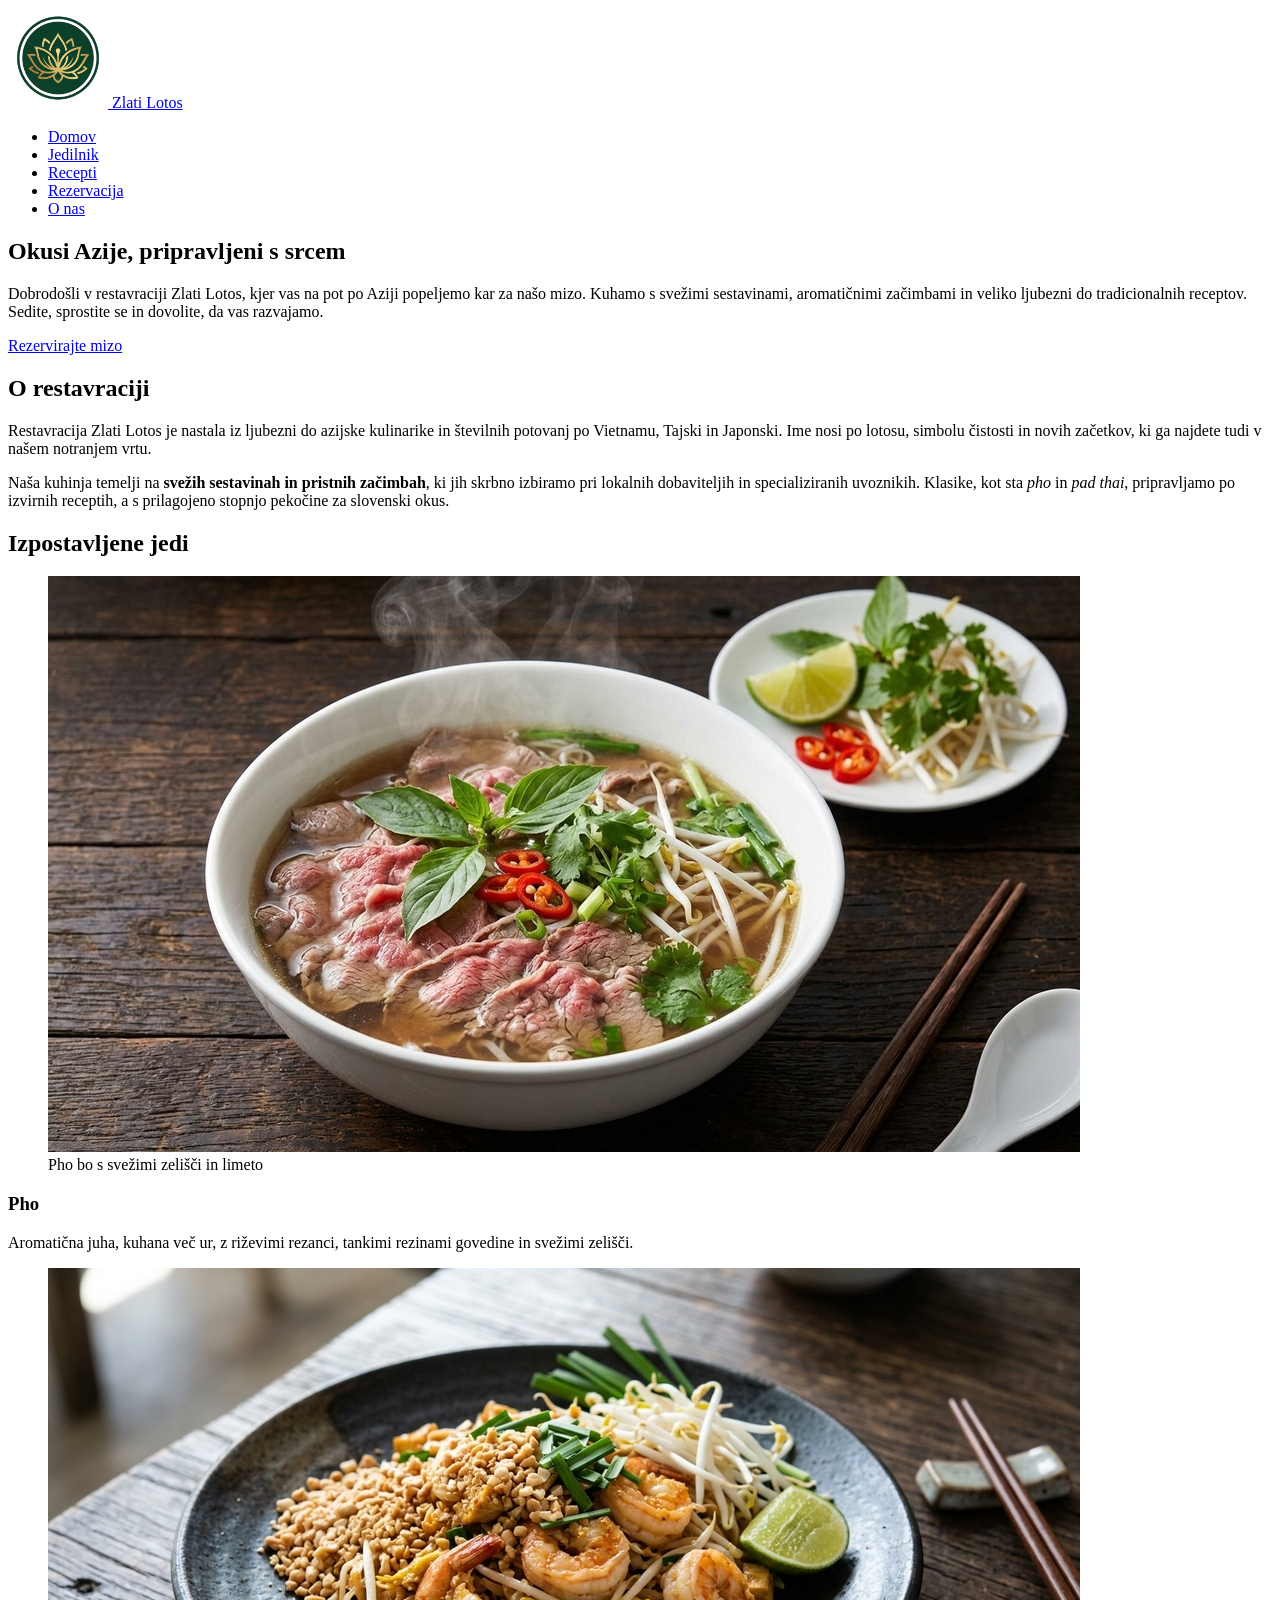
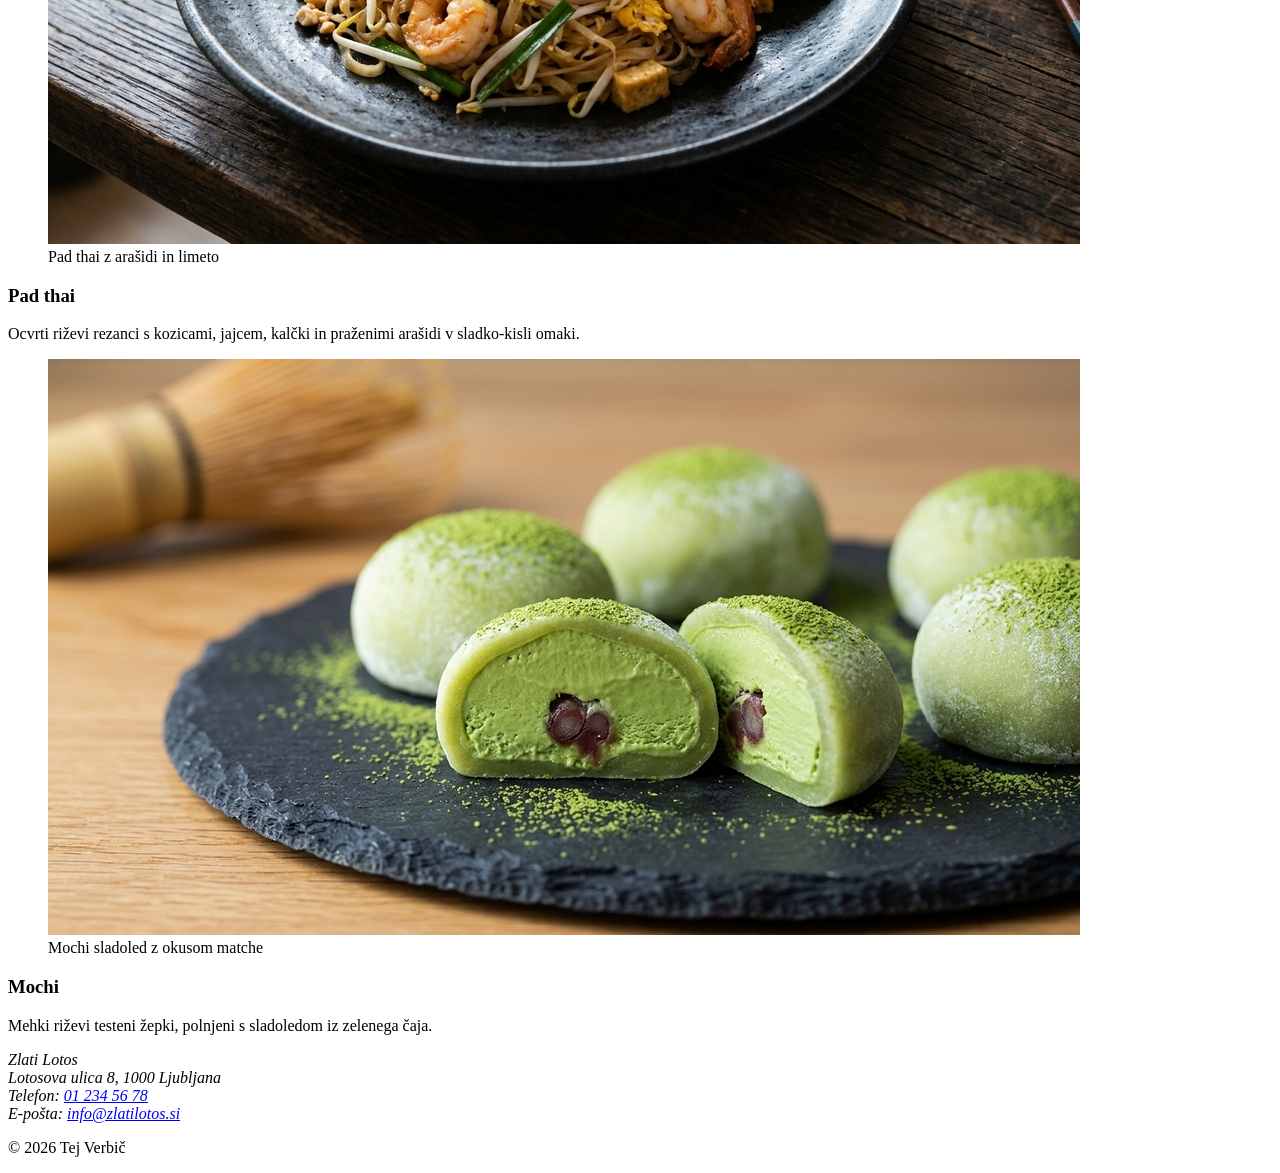
==== index.html @ 2b3c9727 "Končan index" ====
<!DOCTYPE html>
<html lang="sl">
    <head>
        <meta charset="UTF-8">
        <meta name="viewport" content="width=device-width, initial-scale=1.0">
        <title>Domov | Zlati Lotos</title>
    </head>

    <body>
        <header>
            <a href="index.html" class="logo">
                <img src="slike/logo.png" alt="Logotip restavracije Zlati Lotos" width="100" height="100">
                <span>Zlati Lotos</span>
            </a>

            <nav>
                <ul>
                    <li><a href="index.html">Domov</a></li>
                    <li><a href="jedilnik.html">Jedilnik</a></li>
                    <li><a href="recepti.html">Recepti</a></li>
                    <li><a href="rezervacija.html">Rezervacija</a></li>
                    <li><a href="o-nas.html">O nas</a></li>
                </ul>
            </nav>
        </header>

        <main>
            <section>
                <h1>Okusi Azije, pripravljeni s srcem</h1>
                <p>Dobrodošli v restavraciji Zlati Lotos, kjer vas na pot po Aziji popeljemo kar za našo mizo. Kuhamo s svežimi sestavinami, aromatičnimi začimbami in veliko ljubezni do tradicionalnih receptov. Sedite, sprostite se in dovolite, da vas razvajamo.</p>
                <a href="rezervacija.html" class="button">Rezervirajte mizo</a>
            </section>

            <section>
                <h2>O restavraciji</h2>
                <p>Restavracija Zlati Lotos je nastala iz ljubezni do azijske kulinarike in številnih potovanj po Vietnamu, Tajski in Japonski. Ime nosi po lotosu, simbolu čistosti in novih začetkov, ki ga najdete tudi v našem notranjem vrtu.</p>
                <p>Naša kuhinja temelji na <strong>svežih sestavinah in pristnih začimbah</strong>, ki jih skrbno izbiramo pri lokalnih dobaviteljih in specializiranih uvoznikih. Klasike, kot sta <em>pho</em> in <em>pad thai</em>, pripravljamo po izvirnih receptih, a s prilagojeno stopnjo pekočine za slovenski okus.</p>
            </section>

            <section>
                <h2>Izpostavljene jedi</h2>

                <article>
                    <figure>
                        <img src="slike/pho.jpg" alt="Skleda vietnamske goveje juhe pho z zelišči in limeto" >
                        <figcaption>Pho bo s svežimi zelišči in limeto</figcaption>
                    </figure>
                    <h3>Pho</h3>
                    <p>Aromatična juha, kuhana več ur, z riževimi rezanci, tankimi rezinami govedine in svežimi zelišči.</p>
                </article>

                <article>
                    <figure>
                        <img src="slike/padthai.jpg" alt="Pad thai s kozicami, arašidi in limeto na temnem krožniku" >
                        <figcaption>Pad thai z arašidi in limeto</figcaption>
                    </figure>
                    <h3>Pad thai</h3>
                    <p>Ocvrti riževi rezanci s kozicami, jajcem, kalčki in praženimi arašidi v sladko-kisli omaki.</p>
                </article>

                <article>
                    <figure>
                        <img src="slike/mochi.jpg" alt="Mochi sladoled z okusom matche, eden prerezan na pol" >
                        <figcaption>Mochi sladoled z okusom matche</figcaption>
                    </figure>
                    <h3>Mochi</h3>
                    <p>Mehki riževi testeni žepki, polnjeni s sladoledom iz zelenega čaja.</p>
                </article>
            </section>
        </main>

        <footer>
            <address>
                Zlati Lotos<br>
                Lotosova ulica 8, 1000 Ljubljana<br>
                Telefon: <a href="tel:+38612345678">01 234 56 78</a><br>
                E-pošta: <a href="mailto:info@zlatilotos.si">info@zlatilotos.si</a>
            </address>
            <p>&copy; 2026 Tej Verbič</p>
        </footer>
    </body>
</html>
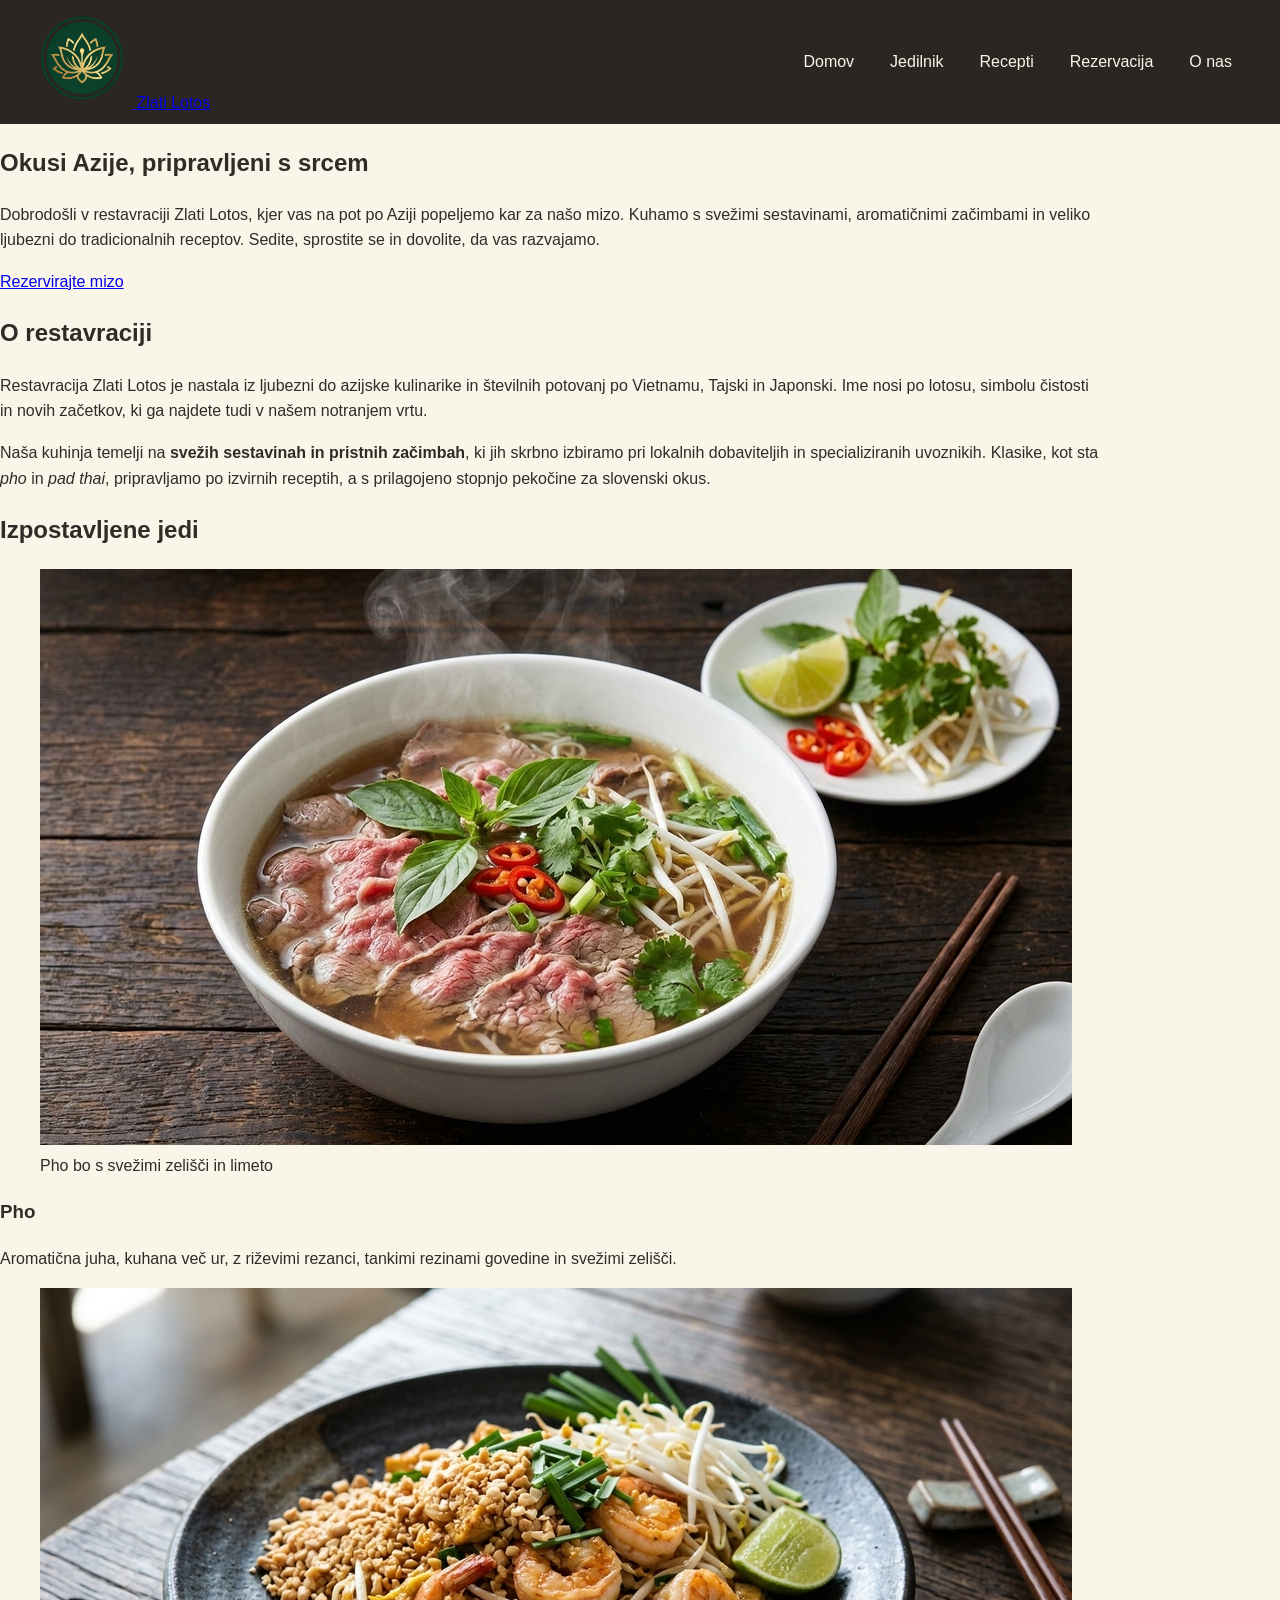
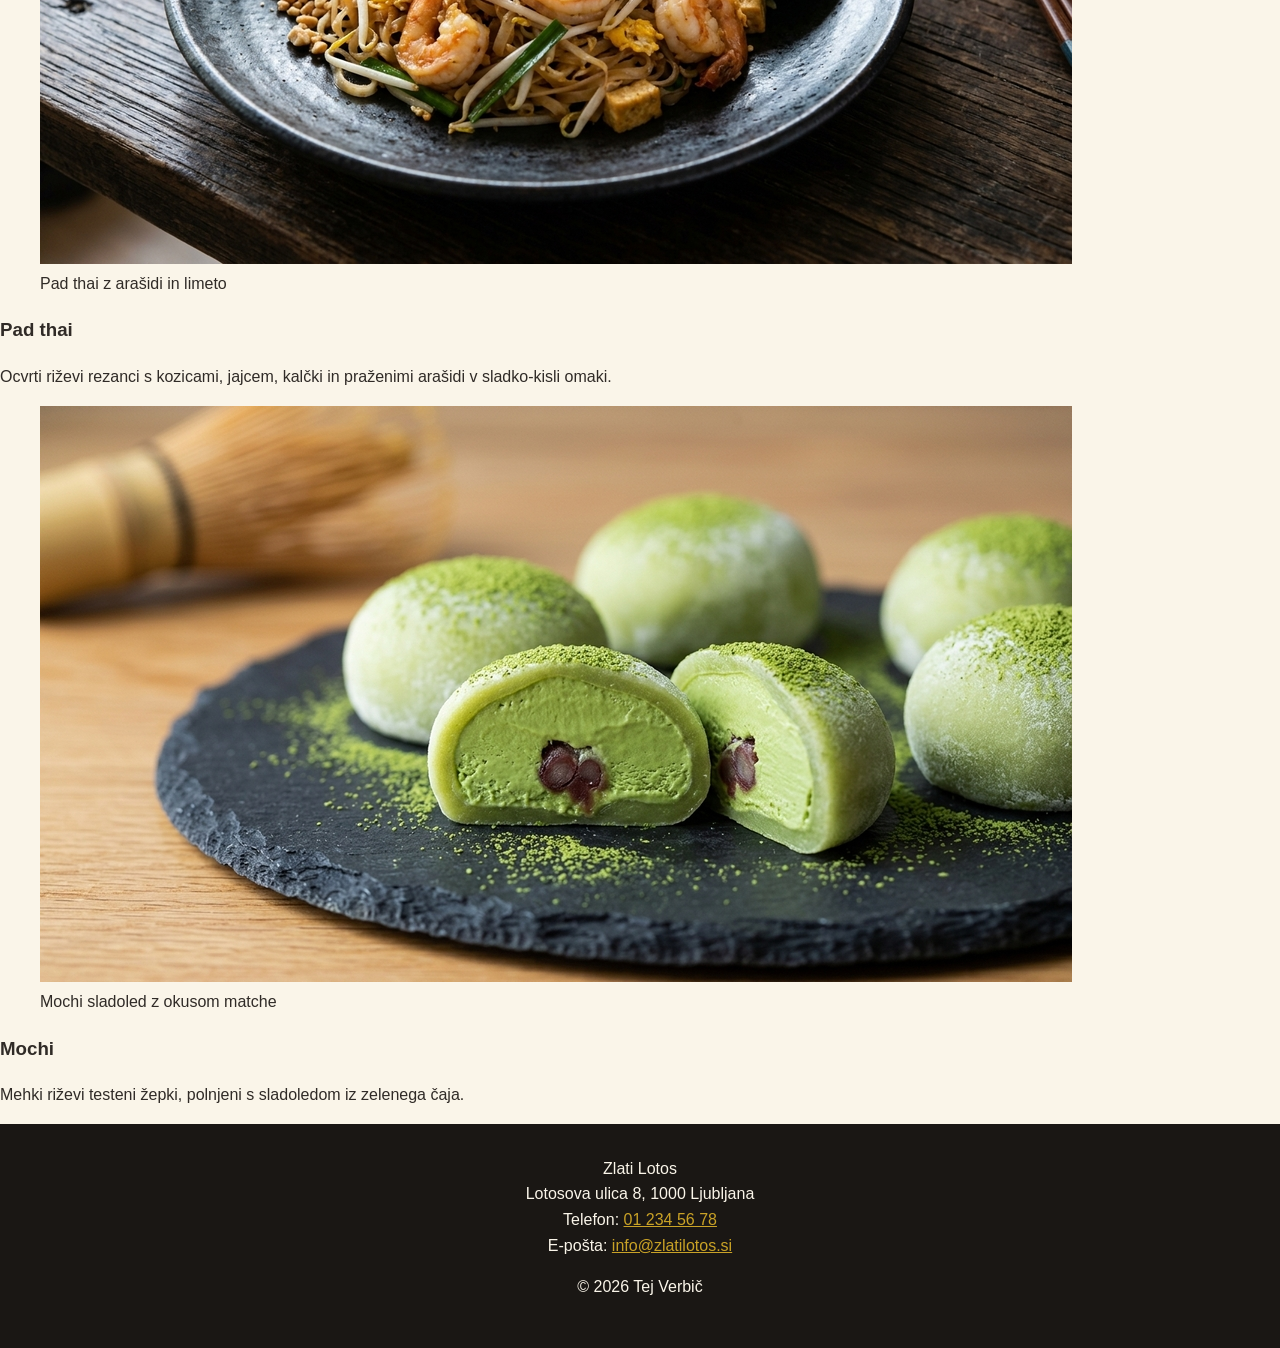
==== commit b88dd776: "header+footer css" ====
--- a/index.html
+++ b/index.html
@@ -4,6 +4,7 @@
         <meta charset="UTF-8">
         <meta name="viewport" content="width=device-width, initial-scale=1.0">
         <title>Domov | Zlati Lotos</title>
+        <link rel="stylesheet" href="css/style.css">
     </head>
 
     <body>
--- a/css/style.css
+++ b/css/style.css
@@ -0,0 +1,97 @@
+:root {
+    --barva-primarna: #2b2622;          /* tuš (sumi), temno rjava-črna */
+    --barva-primarna-svetla: #433b34;   /* hover v navigaciji */
+    --barva-poudarek: #c9a227;          /* zlata (kot v logotipu) */
+    --barva-poudarek-temna: #a8841a;    /* hover na zlatih gumbih */
+    --barva-ozadje: #faf5e9;            /* riževi papir (kremna, kot v logotipu) */
+    --barva-povrsina: #ffffff;          /* kartice */
+    --barva-besedilo: #302b27;          /* topla črna */
+    --barva-besedilo-svetlo: #faf5e9;   /* besedilo na temni podlagi */
+    --barva-temna: #1a1714;             /* noga */
+    --barva-obroba: #e6dcc5;
+    --barva-vrstica: #f4ecd8;           /* izmenične vrstice tabel */
+    --barva-zaprto: #9b2c2c;            /* dan, ko je zaprto (besedilo) */
+    --barva-zaprto-ozadje: #f3dcd6;     /* dan, ko je zaprto (ozadje) */
+ 
+    --pisava-naslovi: "Playfair Display", Georgia, serif;
+    --pisava-besedilo: "Lato", Arial, sans-serif;
+}
+
+*,
+*::before,
+*::after {
+    box-sizing: border-box;
+}
+
+html {
+    scroll-behavior: smooth;
+    scroll-padding-top: 6rem;           /* sidrne povezave ne smejo pod fiksno glavo */
+}
+
+body {
+    margin: 0;
+    font-family: var(--pisava-besedilo);
+    font-size: 1rem;
+    line-height: 1.6;
+    color: var(--barva-besedilo);
+    background-color: var(--barva-ozadje);
+}
+
+header {
+    position: sticky;
+    top: 0;
+    z-index: 100;
+    display: flex;
+    justify-content: space-between;     
+    align-items: center;
+    padding: 0.5rem 2rem;
+    background-color: var(--barva-primarna);
+}
+
+header ul{
+    display: flex;
+    gap: 0.25rem;
+    text-decoration: none;
+    list-style: none;
+
+}
+
+header nav a {
+    display: block;
+    padding: 0.5rem 1rem;
+    border-radius: 0.5rem;
+    color: var(--barva-besedilo-svetlo);
+    text-decoration: none;
+}
+
+header nav a:hover {
+    background-color: var(--barva-primarna-svetla);
+}
+
+header nav a.aktivno {
+    background-color: var(--barva-poudarek);
+    color: var(--barva-besedilo);
+    font-weight: 700;
+}
+
+main{
+    justify-content:center;
+    width: 100%;
+    max-width: 1100px;
+
+}
+
+footer{
+    padding: 2rem 1rem;
+    text-align: center;
+    color: var(--barva-besedilo-svetlo);
+    background-color: var(--barva-temna);
+}
+
+footer address {
+    font-style: normal;
+}
+ 
+footer a {
+    color: var(--barva-poudarek);
+}
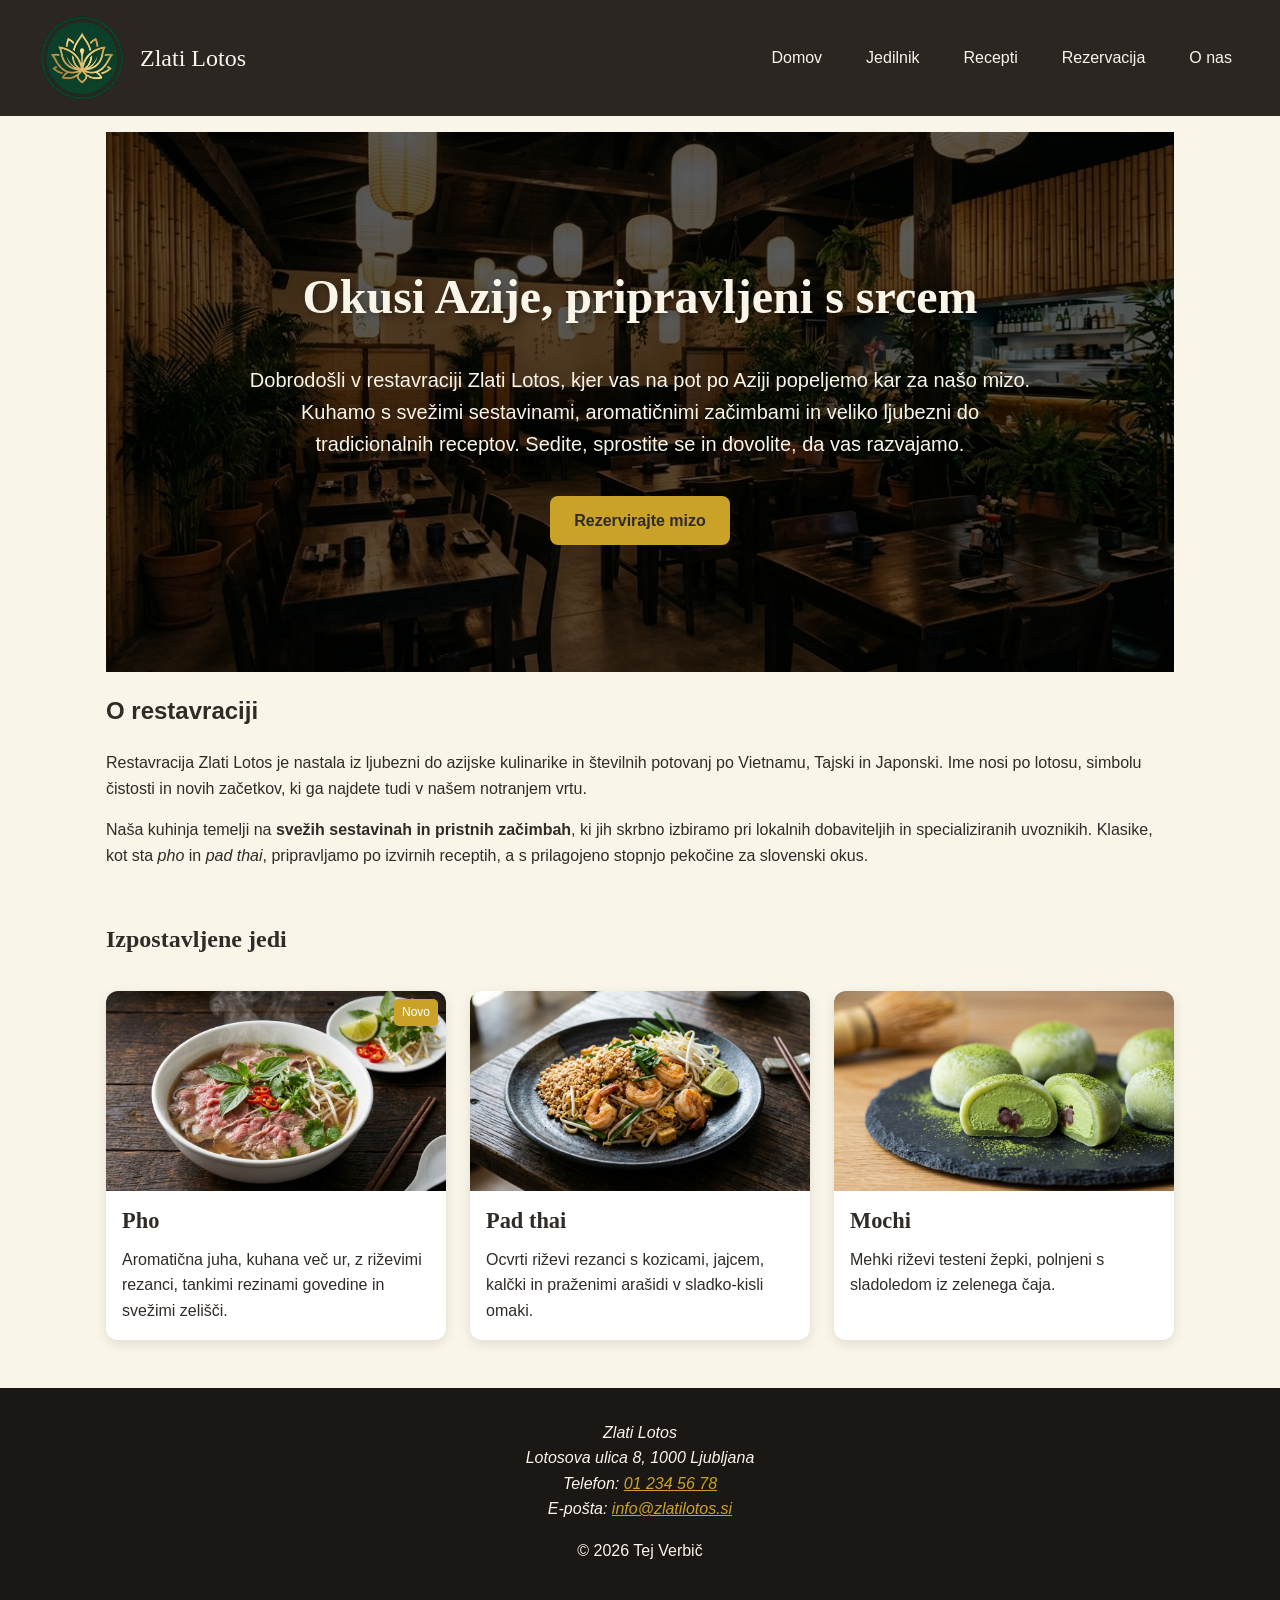
==== commit 49861b0f: "index stran css" ====
--- a/index.html
+++ b/index.html
@@ -1,83 +1,93 @@
 <!DOCTYPE html>
 <html lang="sl">
-    <head>
-        <meta charset="UTF-8">
-        <meta name="viewport" content="width=device-width, initial-scale=1.0">
-        <title>Domov | Zlati Lotos</title>
-        <link rel="stylesheet" href="css/style.css">
-    </head>
 
-    <body>
-        <header>
-            <a href="index.html" class="logo">
-                <img src="slike/logo.png" alt="Logotip restavracije Zlati Lotos" width="100" height="100">
-                <span>Zlati Lotos</span>
-            </a>
+<head>
+    <meta charset="UTF-8">
+    <meta name="viewport" content="width=device-width, initial-scale=1.0">
+    <title>Domov | Zlati Lotos</title>
+    <link rel="stylesheet" href="css/style.css">
+</head>
 
-            <nav>
-                <ul>
-                    <li><a href="index.html">Domov</a></li>
-                    <li><a href="jedilnik.html">Jedilnik</a></li>
-                    <li><a href="recepti.html">Recepti</a></li>
-                    <li><a href="rezervacija.html">Rezervacija</a></li>
-                    <li><a href="o-nas.html">O nas</a></li>
-                </ul>
-            </nav>
-        </header>
+<body>
+    <header>
+        <a href="index.html" class="logo">
+            <img src="slike/logo.png" alt="Logotip restavracije Zlati Lotos" width="100" height="100">
+            <span>Zlati Lotos</span>
+        </a>
 
-        <main>
-            <section>
-                <h1>Okusi Azije, pripravljeni s srcem</h1>
-                <p>Dobrodošli v restavraciji Zlati Lotos, kjer vas na pot po Aziji popeljemo kar za našo mizo. Kuhamo s svežimi sestavinami, aromatičnimi začimbami in veliko ljubezni do tradicionalnih receptov. Sedite, sprostite se in dovolite, da vas razvajamo.</p>
-                <a href="rezervacija.html" class="button">Rezervirajte mizo</a>
-            </section>
+        <nav>
+            <ul>
+                <li><a href="index.html">Domov</a></li>
+                <li><a href="jedilnik.html">Jedilnik</a></li>
+                <li><a href="recepti.html">Recepti</a></li>
+                <li><a href="rezervacija.html">Rezervacija</a></li>
+                <li><a href="o-nas.html">O nas</a></li>
+            </ul>
+        </nav>
+    </header>
 
-            <section>
-                <h2>O restavraciji</h2>
-                <p>Restavracija Zlati Lotos je nastala iz ljubezni do azijske kulinarike in številnih potovanj po Vietnamu, Tajski in Japonski. Ime nosi po lotosu, simbolu čistosti in novih začetkov, ki ga najdete tudi v našem notranjem vrtu.</p>
-                <p>Naša kuhinja temelji na <strong>svežih sestavinah in pristnih začimbah</strong>, ki jih skrbno izbiramo pri lokalnih dobaviteljih in specializiranih uvoznikih. Klasike, kot sta <em>pho</em> in <em>pad thai</em>, pripravljamo po izvirnih receptih, a s prilagojeno stopnjo pekočine za slovenski okus.</p>
-            </section>
+    <main>
+        <section class="hero">
+            <h1>Okusi Azije, pripravljeni s srcem</h1>
+            <p>Dobrodošli v restavraciji Zlati Lotos, kjer vas na pot po Aziji popeljemo kar za našo mizo. Kuhamo s
+                svežimi sestavinami, aromatičnimi začimbami in veliko ljubezni do tradicionalnih receptov. Sedite,
+                sprostite se in dovolite, da vas razvajamo.</p>
+            <a href="rezervacija.html" class="button">Rezervirajte mizo</a>
+        </section>
 
-            <section>
-                <h2>Izpostavljene jedi</h2>
+        <section>
+            <h2>O restavraciji</h2>
+            <p>Restavracija Zlati Lotos je nastala iz ljubezni do azijske kulinarike in številnih potovanj po Vietnamu,
+                Tajski in Japonski. Ime nosi po lotosu, simbolu čistosti in novih začetkov, ki ga najdete tudi v našem
+                notranjem vrtu.</p>
+            <p>Naša kuhinja temelji na <strong>svežih sestavinah in pristnih začimbah</strong>, ki jih skrbno izbiramo
+                pri lokalnih dobaviteljih in specializiranih uvoznikih. Klasike, kot sta <em>pho</em> in <em>pad
+                    thai</em>, pripravljamo po izvirnih receptih, a s prilagojeno stopnjo pekočine za slovenski okus.
+            </p>
+        </section>
 
-                <article>
-                    <figure>
-                        <img src="slike/pho.jpg" alt="Skleda vietnamske goveje juhe pho z zelišči in limeto" >
-                        <figcaption>Pho bo s svežimi zelišči in limeto</figcaption>
-                    </figure>
-                    <h3>Pho</h3>
-                    <p>Aromatična juha, kuhana več ur, z riževimi rezanci, tankimi rezinami govedine in svežimi zelišči.</p>
-                </article>
+        <section class="izpostavljenejedi">
+            <h2>Izpostavljene jedi</h2>
 
-                <article>
-                    <figure>
-                        <img src="slike/padthai.jpg" alt="Pad thai s kozicami, arašidi in limeto na temnem krožniku" >
-                        <figcaption>Pad thai z arašidi in limeto</figcaption>
-                    </figure>
-                    <h3>Pad thai</h3>
-                    <p>Ocvrti riževi rezanci s kozicami, jajcem, kalčki in praženimi arašidi v sladko-kisli omaki.</p>
-                </article>
+            <article>
+                <span class="novi">Novo</span>
+                <figure>
+                    <img src="slike/pho.jpg" alt="Skleda vietnamske goveje juhe pho z zelišči in limeto">
+                    <figcaption>Pho bo s svežimi zelišči in limeto</figcaption>
+                </figure>
+                <h3>Pho</h3>
+                <p>Aromatična juha, kuhana več ur, z riževimi rezanci, tankimi rezinami govedine in svežimi zelišči.</p>
+            </article>
 
-                <article>
-                    <figure>
-                        <img src="slike/mochi.jpg" alt="Mochi sladoled z okusom matche, eden prerezan na pol" >
-                        <figcaption>Mochi sladoled z okusom matche</figcaption>
-                    </figure>
-                    <h3>Mochi</h3>
-                    <p>Mehki riževi testeni žepki, polnjeni s sladoledom iz zelenega čaja.</p>
-                </article>
-            </section>
-        </main>
+            <article>
+                <figure>
+                    <img src="slike/padthai.jpg" alt="Pad thai s kozicami, arašidi in limeto na temnem krožniku">
+                    <figcaption>Pad thai z arašidi in limeto</figcaption>
+                </figure>
+                <h3>Pad thai</h3>
+                <p>Ocvrti riževi rezanci s kozicami, jajcem, kalčki in praženimi arašidi v sladko-kisli omaki.</p>
+            </article>
 
-        <footer>
-            <address>
-                Zlati Lotos<br>
-                Lotosova ulica 8, 1000 Ljubljana<br>
-                Telefon: <a href="tel:+38612345678">01 234 56 78</a><br>
-                E-pošta: <a href="mailto:info@zlatilotos.si">info@zlatilotos.si</a>
-            </address>
-            <p>&copy; 2026 Tej Verbič</p>
-        </footer>
-    </body>
+            <article>
+                <figure>
+                    <img src="slike/mochi.jpg" alt="Mochi sladoled z okusom matche, eden prerezan na pol">
+                    <figcaption>Mochi sladoled z okusom matche</figcaption>
+                </figure>
+                <h3>Mochi</h3>
+                <p>Mehki riževi testeni žepki, polnjeni s sladoledom iz zelenega čaja.</p>
+            </article>
+        </section>
+    </main>
+
+    <footer>
+        <address>
+            Zlati Lotos<br>
+            Lotosova ulica 8, 1000 Ljubljana<br>
+            Telefon: <a href="tel:+38612345678">01 234 56 78</a><br>
+            E-pošta: <a href="mailto:info@zlatilotos.si">info@zlatilotos.si</a>
+        </address>
+        <p>&copy; 2026 Tej Verbič</p>
+    </footer>
+</body>
+
 </html>
--- a/css/style.css
+++ b/css/style.css
@@ -1,20 +1,19 @@
 :root {
-    --barva-primarna: #2b2622;          /* tuš (sumi), temno rjava-črna */
-    --barva-primarna-svetla: #433b34;   /* hover v navigaciji */
-    --barva-poudarek: #c9a227;          /* zlata (kot v logotipu) */
-    --barva-poudarek-temna: #a8841a;    /* hover na zlatih gumbih */
-    --barva-ozadje: #faf5e9;            /* riževi papir (kremna, kot v logotipu) */
-    --barva-povrsina: #ffffff;          /* kartice */
-    --barva-besedilo: #302b27;          /* topla črna */
-    --barva-besedilo-svetlo: #faf5e9;   /* besedilo na temni podlagi */
-    --barva-temna: #1a1714;             /* noga */
+    --barva-primarna: #2b2622;
+    --barva-primarna-svetla: #433b34;
+    --barva-poudarek: #c9a227;
+    --barva-poudarek-temna: #a8841a;
+    --barva-ozadje: #faf5e9;
+    --barva-povrsina: #ffffff;
+    --barva-besedilo: #302b27;
+    --barva-besedilo-svetlo: #faf5e9;
+    --barva-temna: #1a1714;
     --barva-obroba: #e6dcc5;
-    --barva-vrstica: #f4ecd8;           /* izmenične vrstice tabel */
-    --barva-zaprto: #9b2c2c;            /* dan, ko je zaprto (besedilo) */
-    --barva-zaprto-ozadje: #f3dcd6;     /* dan, ko je zaprto (ozadje) */
- 
+    --barva-vrstica: #f4ecd8;
+    --barva-zaprto: #9b2c2c;
+    --barva-zaprto-ozadje: #f3dcd6;
     --pisava-naslovi: "Playfair Display", Georgia, serif;
-    --pisava-besedilo: "Lato", Arial, sans-serif;
+    --pisava-besedilo: "Lato", Arial, Helvetica, sans-serif;
 }
 
 *,
@@ -25,7 +24,7 @@
 
 html {
     scroll-behavior: smooth;
-    scroll-padding-top: 6rem;           /* sidrne povezave ne smejo pod fiksno glavo */
+    scroll-padding-top: 6rem;
 }
 
 body {
@@ -42,18 +41,28 @@
     top: 0;
     z-index: 100;
     display: flex;
-    justify-content: space-between;     
+    justify-content: space-between;
     align-items: center;
     padding: 0.5rem 2rem;
     background-color: var(--barva-primarna);
 }
 
-header ul{
-    display: flex;
-    gap: 0.25rem;
+header .logo {
+    display: flex;
+    align-items: center;
+    gap: 0.5rem;
+    font-family: var(--pisava-naslovi);
+    font-size: 1.5rem;
+    color: var(--barva-besedilo-svetlo);
     text-decoration: none;
+}
+
+header nav ul {
+    display: flex;
+    gap: 0.75rem;
     list-style: none;
-
+    margin: 0;
+    padding: 0;
 }
 
 header nav a {
@@ -62,6 +71,7 @@
     border-radius: 0.5rem;
     color: var(--barva-besedilo-svetlo);
     text-decoration: none;
+    transition: background-color 0.2s, color 0.2s;
 }
 
 header nav a:hover {
@@ -74,24 +84,119 @@
     font-weight: 700;
 }
 
-main{
-    justify-content:center;
+main {
     width: 100%;
     max-width: 1100px;
-
-}
-
-footer{
+    margin: 0 auto;
+    padding: 1rem;
+}
+
+footer {
     padding: 2rem 1rem;
     text-align: center;
     color: var(--barva-besedilo-svetlo);
     background-color: var(--barva-temna);
 }
 
-footer address {
-    font-style: normal;
-}
- 
 footer a {
     color: var(--barva-poudarek);
+}
+
+section.hero {
+    background: linear-gradient(rgba(0, 0, 0, 0.65), rgba(0, 0, 0, 0.65)), url("../slike/restavracija.jpg") center/cover no-repeat;
+    min-height: 60vh;
+    display: flex;
+    flex-direction: column;
+    justify-content: center;
+    align-items: center;
+    text-align: center;
+    color: var(--barva-besedilo-svetlo);
+    padding: 4rem 1rem;
+}
+
+section.hero h1 {
+    font-family: var(--pisava-naslovi);
+    font-size: 3rem;
+    margin: 0 0 0.5rem;
+    text-shadow: 2px 2px 8px rgba(0, 0, 0, 0.4);
+}
+
+section.hero p {
+    font-size: 1.25rem;
+    max-width: 800px;
+}
+
+a.button {
+    display: inline-block;
+    margin-top: 1rem;
+    padding: 0.75rem 1.5rem;
+    background-color: var(--barva-poudarek);
+    color: var(--barva-besedilo);
+    border-radius: 0.5rem;
+    text-decoration: none;
+    font-weight: 600;
+    transition: background-color 0.2s;
+}
+
+a.button:hover {
+    background-color: var(--barva-poudarek-temna);
+}
+
+.izpostavljenejedi {
+    display: grid;
+    grid-template-columns: repeat(auto-fit, minmax(280px, 1fr));
+    gap: 1.5rem;
+    margin: 2rem 0;
+}
+
+.izpostavljenejedi article {
+    background: var(--barva-povrsina);
+    border-radius: 0.75rem;
+    overflow: hidden;
+    box-shadow: 0 4px 12px rgba(0, 0, 0, 0.1);
+    position: relative;
+    display: flex;
+    flex-direction: column;
+    height: 100%;
+}
+
+.izpostavljenejedi figure {
+    margin: 0;
+    height: 200px;
+    overflow: hidden;
+}
+
+.izpostavljenejedi img {
+    width: 100%;
+    height: 100%;
+    object-fit: cover;
+}
+
+.izpostavljenejedi h2 {
+    grid-column: 1 / -1;
+    margin-bottom: 0.5rem;
+    font-family: var(--pisava-naslovi);
+}
+
+.izpostavljenejedi h3 {
+    margin: 0.75rem 1rem 0.5rem;
+    font-family: var(--pisava-naslovi);
+    font-size: 1.4rem;
+    color: var(--barva-besedilo);
+}
+
+.izpostavljenejedi p {
+    margin: 0 1rem 1rem;
+    flex-grow: 1;
+}
+
+.izpostavljenejedi .novi {
+    position: absolute;
+    top: 0.5rem;
+    right: 0.5rem;
+    background: var(--barva-poudarek);
+    color: #fff;
+    padding: 0.25rem 0.5rem;
+    font-size: 0.75rem;
+    border-radius: 0.3rem;
 }
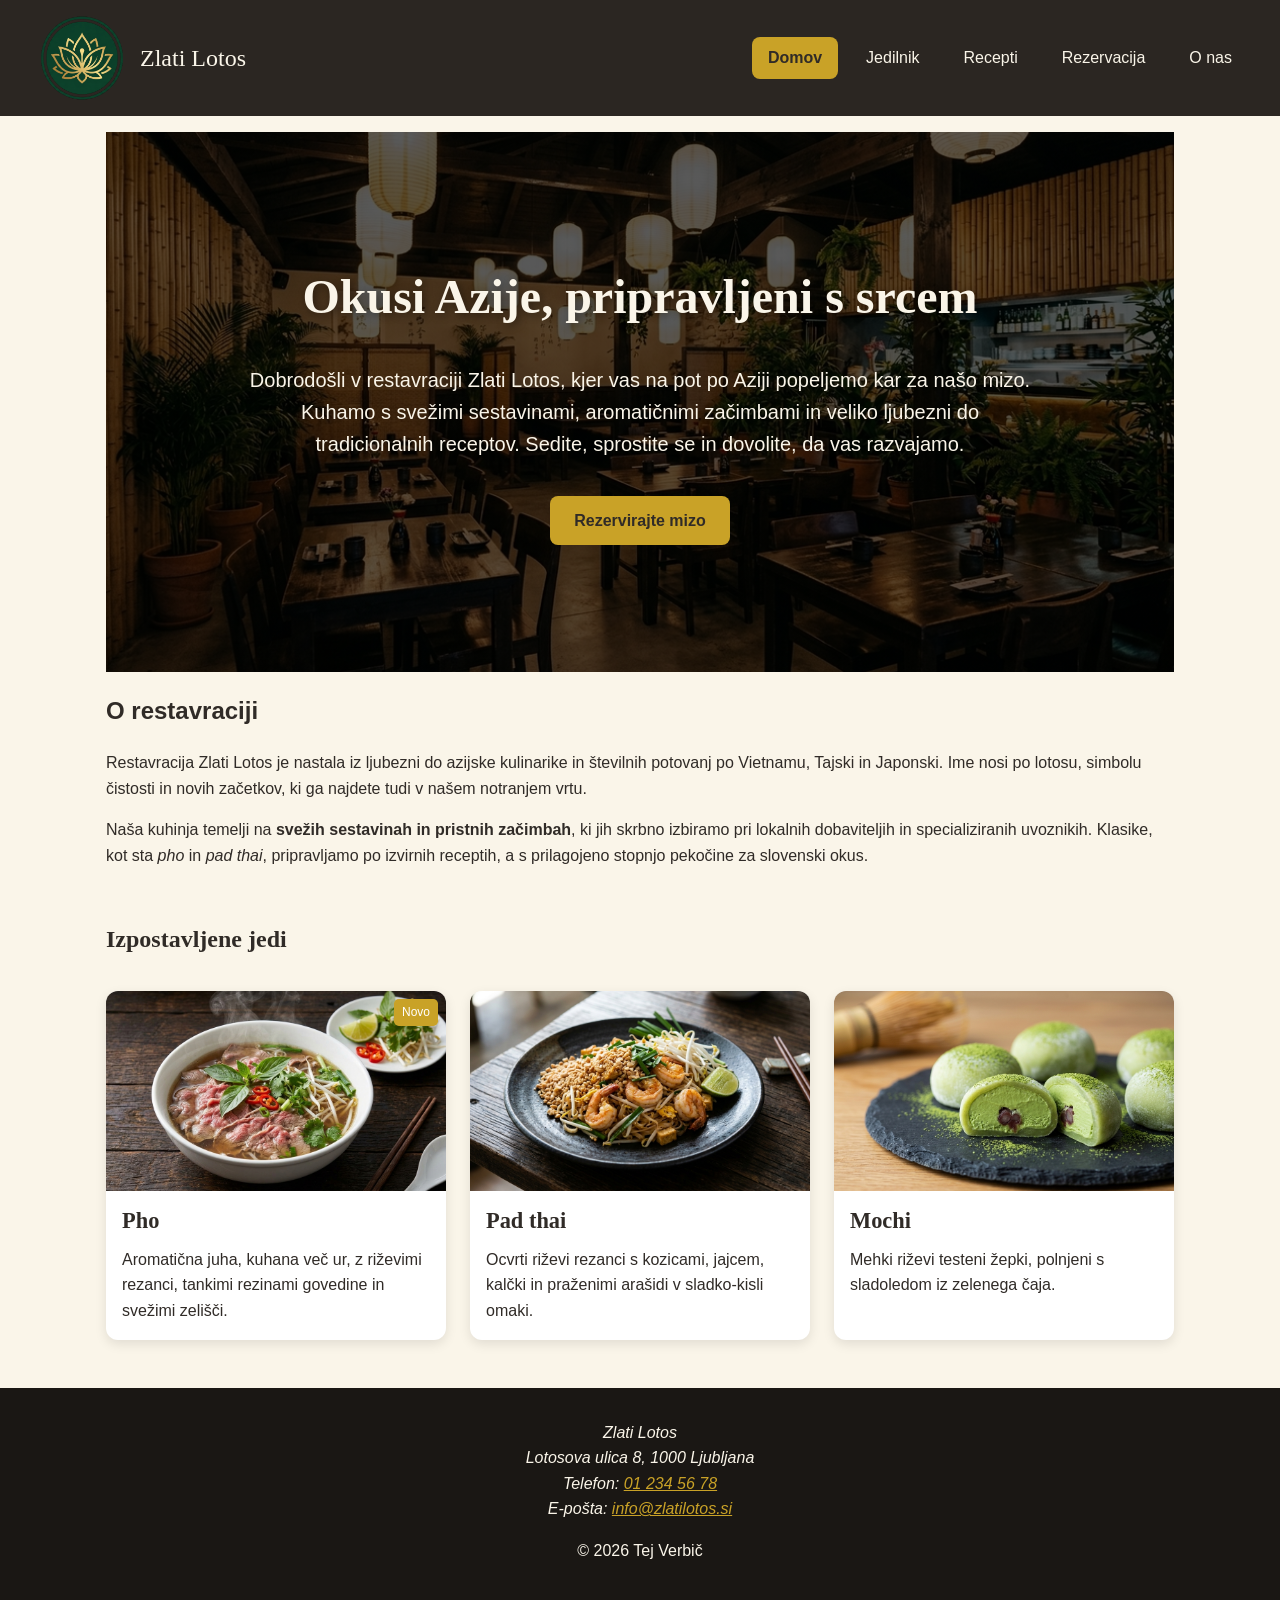
==== commit 2798edb3: "rezervacija css" ====
--- a/index.html
+++ b/index.html
@@ -17,7 +17,7 @@
 
         <nav>
             <ul>
-                <li><a href="index.html">Domov</a></li>
+                <li><a href="index.html" class="aktivno">Domov</a></li>
                 <li><a href="jedilnik.html">Jedilnik</a></li>
                 <li><a href="recepti.html">Recepti</a></li>
                 <li><a href="rezervacija.html">Rezervacija</a></li>
--- a/css/style.css
+++ b/css/style.css
@@ -199,4 +199,175 @@
     padding: 0.25rem 0.5rem;
     font-size: 0.75rem;
     border-radius: 0.3rem;
+}
+
+table {
+    width: 100%;
+    border-collapse: collapse;
+    margin: 1.5rem 0 2.5rem;
+    background-color: var(--barva-povrsina);
+    border-radius: 0.5rem;
+    overflow: hidden;
+    box-shadow: 0 2px 8px rgba(0, 0, 0, 0.06);
+}
+
+caption {
+    display: none;
+}
+
+table th,
+table td {
+    padding: 0.85rem 1rem;
+    border: 1px solid var(--barva-obroba);
+    text-align: left;
+    font-size: 0.95rem;
+}
+
+table thead {
+    background-color: var(--barva-primarna);
+    color: var(--barva-besedilo-svetlo);
+}
+
+table thead th {
+    font-family: var(--pisava-naslovi);
+    font-size: 1.05rem;
+    letter-spacing: 0.05rem;
+    border-color: var(--barva-primarna-svetla);
+}
+
+table tbody tr:nth-child(odd) {
+    background-color: var(--barva-povrsina);
+}
+
+table tbody tr:nth-child(even) {
+    background-color: var(--barva-vrstica);
+}
+
+table tbody tr:hover {
+    background-color: var(--barva-obroba);
+    transition: background-color 0.2s ease;
+}
+
+table td:last-child,
+table th:last-child {
+    text-align: right;
+    font-weight: 700;
+    white-space: nowrap;
+}
+
+form fieldset {
+    background-color: var(--barva-povrsina);
+    border: 1px solid var(--barva-obroba);
+    border-radius: 0.75rem;
+    padding: 1.5rem 2rem;
+    margin-bottom: 2rem;
+    box-shadow: 0 4px 12px rgba(0, 0, 0, 0.05);
+}
+
+form legend {
+    font-size: 1.25rem;
+    font-family: var(--pisava-naslovi);
+    background-color: var(--barva-primarna);
+    color: var(--barva-besedilo-svetlo);
+    padding: 0.25rem 0.5rem;
+    border-radius: 0.5rem;
+}
+
+
+form label {
+    display: inline-block;
+    width: 200px;
+    font-weight: 600;
+    margin-bottom: 0.8rem;
+    vertical-align: middle;
+}
+
+form input[type="text"],
+form input[type="email"],
+form input[type="tel"],
+form input[type="date"],
+form input[type="time"],
+form input[type="number"],
+form select,
+form textarea {
+    display: inline-block;
+    width: 900px;
+    max-width: 1000px;
+    padding: 0.5rem;
+    border: 1px solid var(--barva-obroba);
+    border-radius: 0.5rem;
+    font-size: 1rem;
+    font-family: inherit;
+    color: var(--barva-besedilo);
+    background-color: var(--barva-povrsina);
+    margin-bottom: 0.8rem;
+    vertical-align: middle;
+}
+
+input[type="radio"]+label,
+input[type="checkbox"]+label {
+    display: inline;
+    width: auto;
+    font-weight: normal;
+    margin-left: 0.3rem;
+    margin-right: 1.2rem;
+}
+
+form #submit,
+form #reset {
+    cursor: pointer;
+    text-align: center;
+    padding: 0.6rem 1.2rem;
+    width: auto;
+    min-width: 160px;
+    display: inline-block;
+    margin-top: 1rem;
+    margin-right: 0.5rem;
+    border-radius: 0.5rem;
+    font-weight: 600;
+    font-size: 1rem;
+    transition: background-color 0.2s ease;
+}
+
+form #submit {
+    background-color: var(--barva-poudarek);
+    color: var(--barva-besedilo);
+    border: 1px solid var(--barva-poudarek);
+}
+
+form #submit:hover {
+    background-color: var(--barva-poudarek-temna);
+}
+
+form #reset {
+    background-color: var(--barva-besedilo-svetlo);
+    border: 1px solid var(--barva-obroba);
+    color: var(--barva-besedilo);
+}
+
+form #reset:hover {
+    background-color: var(--barva-obroba);
+}
+
+input[type="radio"],
+input[type="checkbox"] {
+    accent-color: var(--barva-poudarek);
+    cursor: pointer;
+}
+
+input:focus,
+select:focus,
+textarea:focus {
+    outline: none;
+    border-color: var(--barva-poudarek);
+    box-shadow: 0 0 0 3px rgba(201, 162, 39, 0.25);
+}
+
+label[for="opombe"] {
+    vertical-align: top;
+    margin-top: 0.4rem;
+}
+
+textarea {
+    resize: vertical;
 }
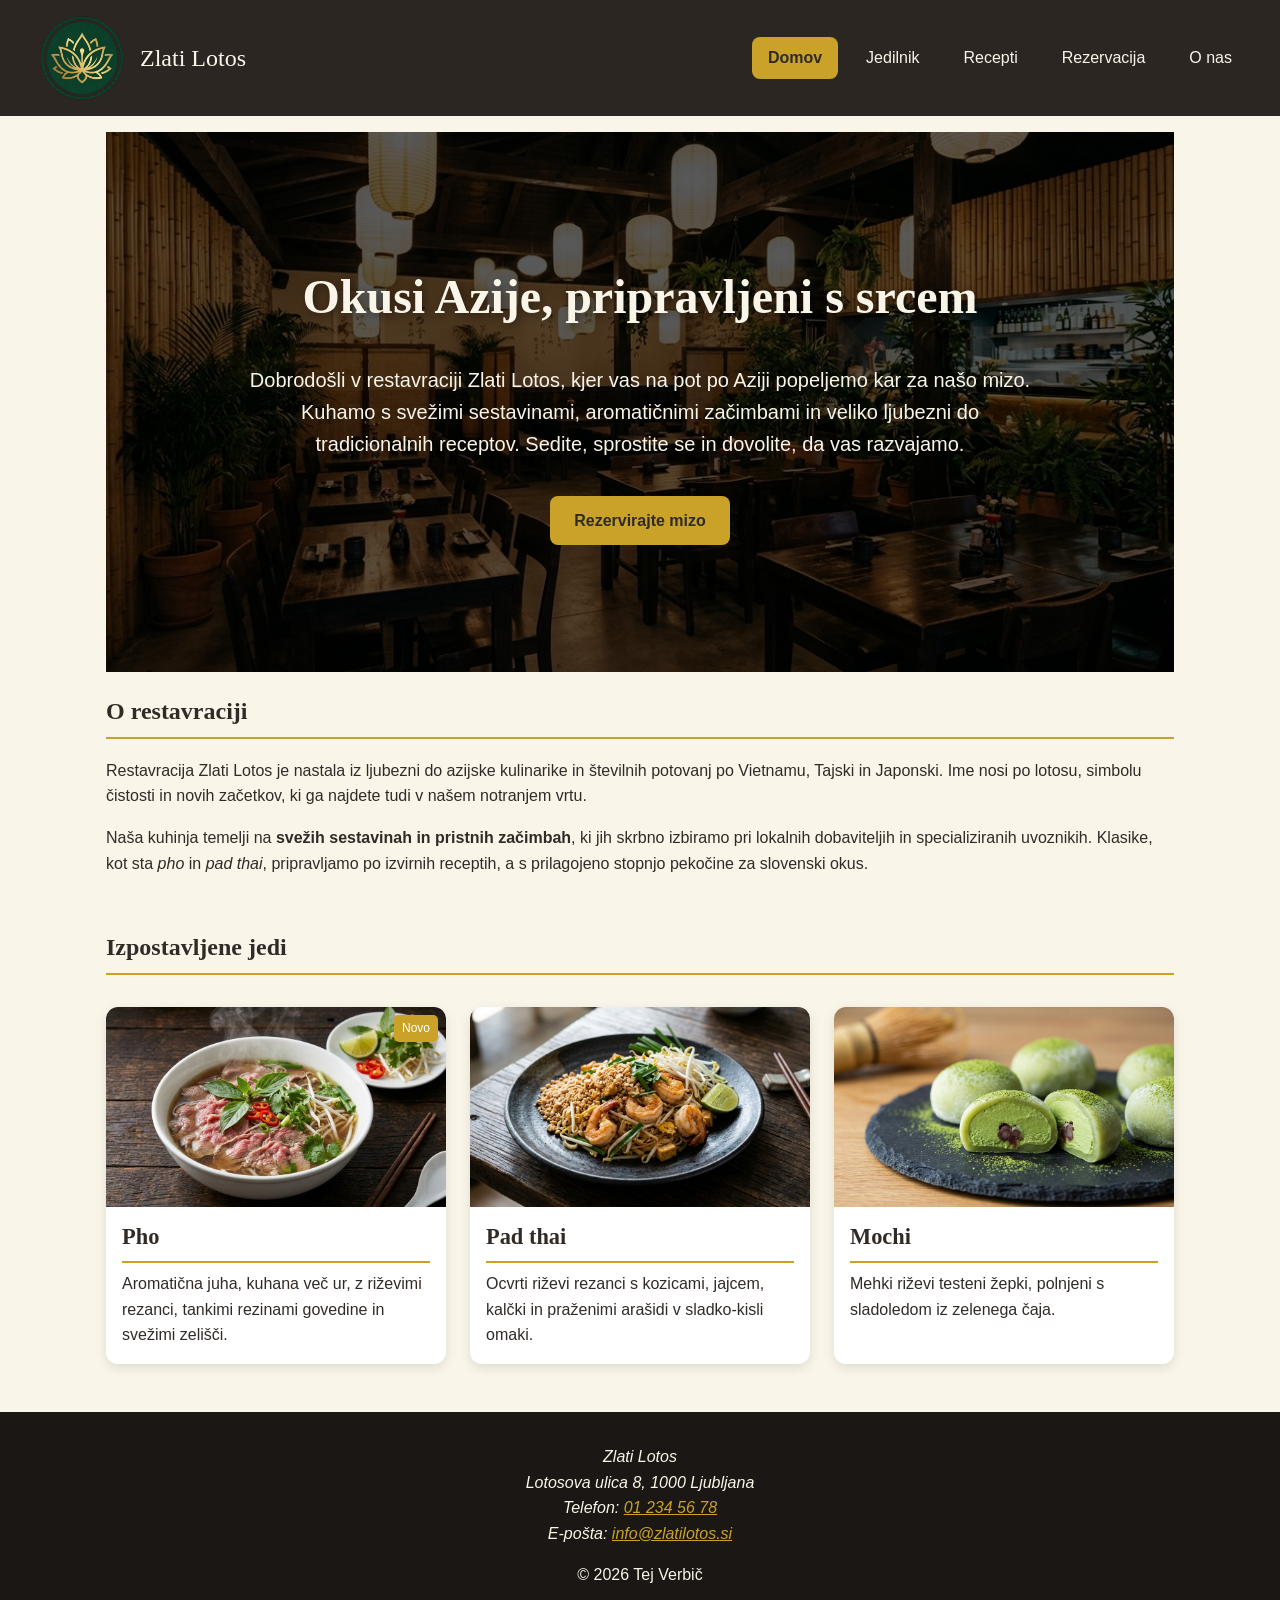
==== commit 83b36ea1: "font awesome povezava" ====
--- a/index.html
+++ b/index.html
@@ -6,6 +6,7 @@
     <meta name="viewport" content="width=device-width, initial-scale=1.0">
     <title>Domov | Zlati Lotos</title>
     <link rel="stylesheet" href="css/style.css">
+    <link rel="stylesheet" href="https://cdnjs.cloudflare.com/ajax/libs/font-awesome/6.5.1/css/all.min.css">
 </head>
 
 <body>
--- a/css/style.css
+++ b/css/style.css
@@ -114,12 +114,20 @@
     padding: 4rem 1rem;
 }
 
+h1 {
+    font-family: var(--pisava-naslovi);
+    font-size: 3rem;
+    margin: 0 0 0.5rem;
+}
+
 section.hero h1 {
     font-family: var(--pisava-naslovi);
     font-size: 3rem;
     margin: 0 0 0.5rem;
     text-shadow: 2px 2px 8px rgba(0, 0, 0, 0.4);
 }
+
+
 
 section.hero p {
     font-size: 1.25rem;
@@ -221,6 +229,8 @@
     border: 1px solid var(--barva-obroba);
     text-align: left;
     font-size: 0.95rem;
+    border-left: none;
+    border-right: none;
 }
 
 table thead {
@@ -370,4 +380,221 @@
 
 textarea {
     resize: vertical;
-}+}
+
+#kazalo-receptov ul {
+    display: flex;
+    flex-wrap: wrap;
+    gap: 0.75rem;
+    list-style: none;
+    padding: 0;
+    margin: 1.5rem 0 2rem 0;
+}
+
+#kazalo-receptov a {
+    display: inline-block;
+    padding: 0.4rem 1.4rem;
+    background-color: var(--barva-povrsina);
+    color: var(--barva-besedilo);
+    text-decoration: none;
+    border: 1px solid var(--barva-besedilo);
+    border-radius: 2rem;
+    font-size: 0.95rem;
+    font-weight: 500;
+    transition: background-color 0.2s ease, border-color 0.2s ease, color 0.2s ease;
+}
+
+#kazalo-receptov a:hover {
+    background-color: var(--barva-poudarek);
+    border-color: var(--barva-poudarek);
+    color: var(--barva-besedilo);
+    cursor: pointer;
+}
+
+main#vrh article {
+    background-color: var(--barva-povrsina);
+    border: 1px solid var(--barva-obroba);
+    border-radius: 0.5rem;
+    padding: 1.75rem 2rem;
+    margin-bottom: 2.5rem;
+    box-shadow: 0 2px 8px rgba(0, 0, 0, 0.05);
+}
+
+main#vrh article h2 {
+    font-family: var(--pisava-naslovi);
+    font-size: 1.6rem;
+    color: var(--barva-primarna);
+    margin-top: 0;
+    margin-bottom: 1.25rem;
+    border-bottom: 2px solid var(--barva-poudarek);
+    padding-bottom: 0.4rem;
+}
+
+.recept-vrsta {
+    display: grid;
+    grid-template-columns: 1fr 1fr;
+    gap: 2rem;
+    align-items: start;
+    margin-bottom: 1.5rem;
+}
+
+.recept-slika figure {
+    margin: 0;
+}
+
+.recept-slika img {
+    width: 100%;
+    height: auto;
+    max-height: 280px;
+    object-fit: cover;
+    border-radius: 0.25rem;
+    display: block;
+    border: 1px solid var(--barva-obroba);
+}
+
+.recept-slika figcaption {
+    font-size: 0.85rem;
+    color: #777;
+    margin-top: 0.4rem;
+    font-style: italic;
+}
+
+.recept-sestavine .cas {
+    font-size: 0.95rem;
+    color: var(--barva-besedilo);
+    margin: 0 0 0.85rem 0;
+}
+
+main#vrh article h3 {
+    font-family: var(--pisava-naslovi);
+    font-size: 1.25rem;
+    color: var(--barva-primarna);
+    margin-top: 0;
+    margin-bottom: 0.6rem;
+    border-bottom: 2px solid var(--barva-poudarek);
+    padding-bottom: 0.3rem;
+}
+
+.recept-sestavine ul {
+    margin: 0;
+    padding-left: 1.2rem;
+    line-height: 1.65;
+    font-size: 0.95rem;
+}
+
+.recept-sestavine li {
+    margin-bottom: 0.25rem;
+}
+
+.recept-postopek {
+    margin-top: 1rem;
+}
+
+.recept-postopek ol {
+    margin: 0;
+    padding-left: 1.2rem;
+    line-height: 1.7;
+    font-size: 0.95rem;
+}
+
+.recept-postopek li {
+    margin-bottom: 0.4rem;
+}
+
+.na-vrh {
+    text-align: right;
+    margin: 1rem 0 0 0;
+}
+
+.na-vrh a {
+    color: var(--barva-besedilo);
+    text-decoration: underline;
+    font-size: 0.9rem;
+    font-weight: 600;
+}
+
+.na-vrh a:hover {
+    color: var(--barva-poudarek);
+}
+
+.zgodba-vrsta {
+    display: grid;
+    grid-template-columns: 1fr 1fr;
+    gap: 2.5rem;
+    align-items: center;
+    margin-bottom: 2.5rem;
+}
+
+.zgodba-besedilo p {
+    line-height: 1.7;
+    margin-bottom: 1rem;
+    text-align: justify;
+}
+
+#o-nas-hero figure {
+    margin: 0;
+}
+
+#o-nas-hero img {
+    width: 100%;
+    height: auto;
+    border-radius: 0.5rem;
+    display: block;
+    box-shadow: 0 4px 12px rgba(0, 0, 0, 0.08);
+}
+
+#o-nas-hero figcaption {
+    font-size: 0.85rem;
+    color: #777;
+    margin-top: 0.4rem;
+    font-style: italic;
+    text-align: center;
+}
+
+#delovni-cas table {
+    max-width: 500px;
+    margin: 1.5rem 0 0.75rem 0;
+}
+
+#delovni-cas table tbody th {
+    text-align: left;
+    font-weight: 600;
+}
+
+#delovni-cas table th,
+#delovni-cas table td {
+    border-left: none;
+    border-right: none;
+}
+
+#o-nas-hero figure {
+    background-color: var(--barva-povrsina);
+    border-radius: 1rem;
+    padding: 1.3rem;
+}
+
+#delovni-cas table tr.zaprto th,
+#delovni-cas table tr.zaprto td {
+    background-color: var(--barva-zaprto-ozadje);
+    color: var(--barva-zaprto);
+    font-weight: bold;
+}
+
+iframe {
+    width: 100%;
+    height: 400px;
+    border: 1px solid var(--barva-obroba);
+    border-radius: 0.5rem;
+    box-shadow: 0 2px 8px rgba(0, 0, 0, 0.05);
+    margin-top: 1rem;
+    display: block;
+}
+
+h2,
+h3 {
+    font-family: var(--pisava-naslovi);
+    border-bottom: 2px solid var(--barva-poudarek);
+    padding-bottom: 0.4rem;
+    margin-bottom: 1.2rem;
+}
+
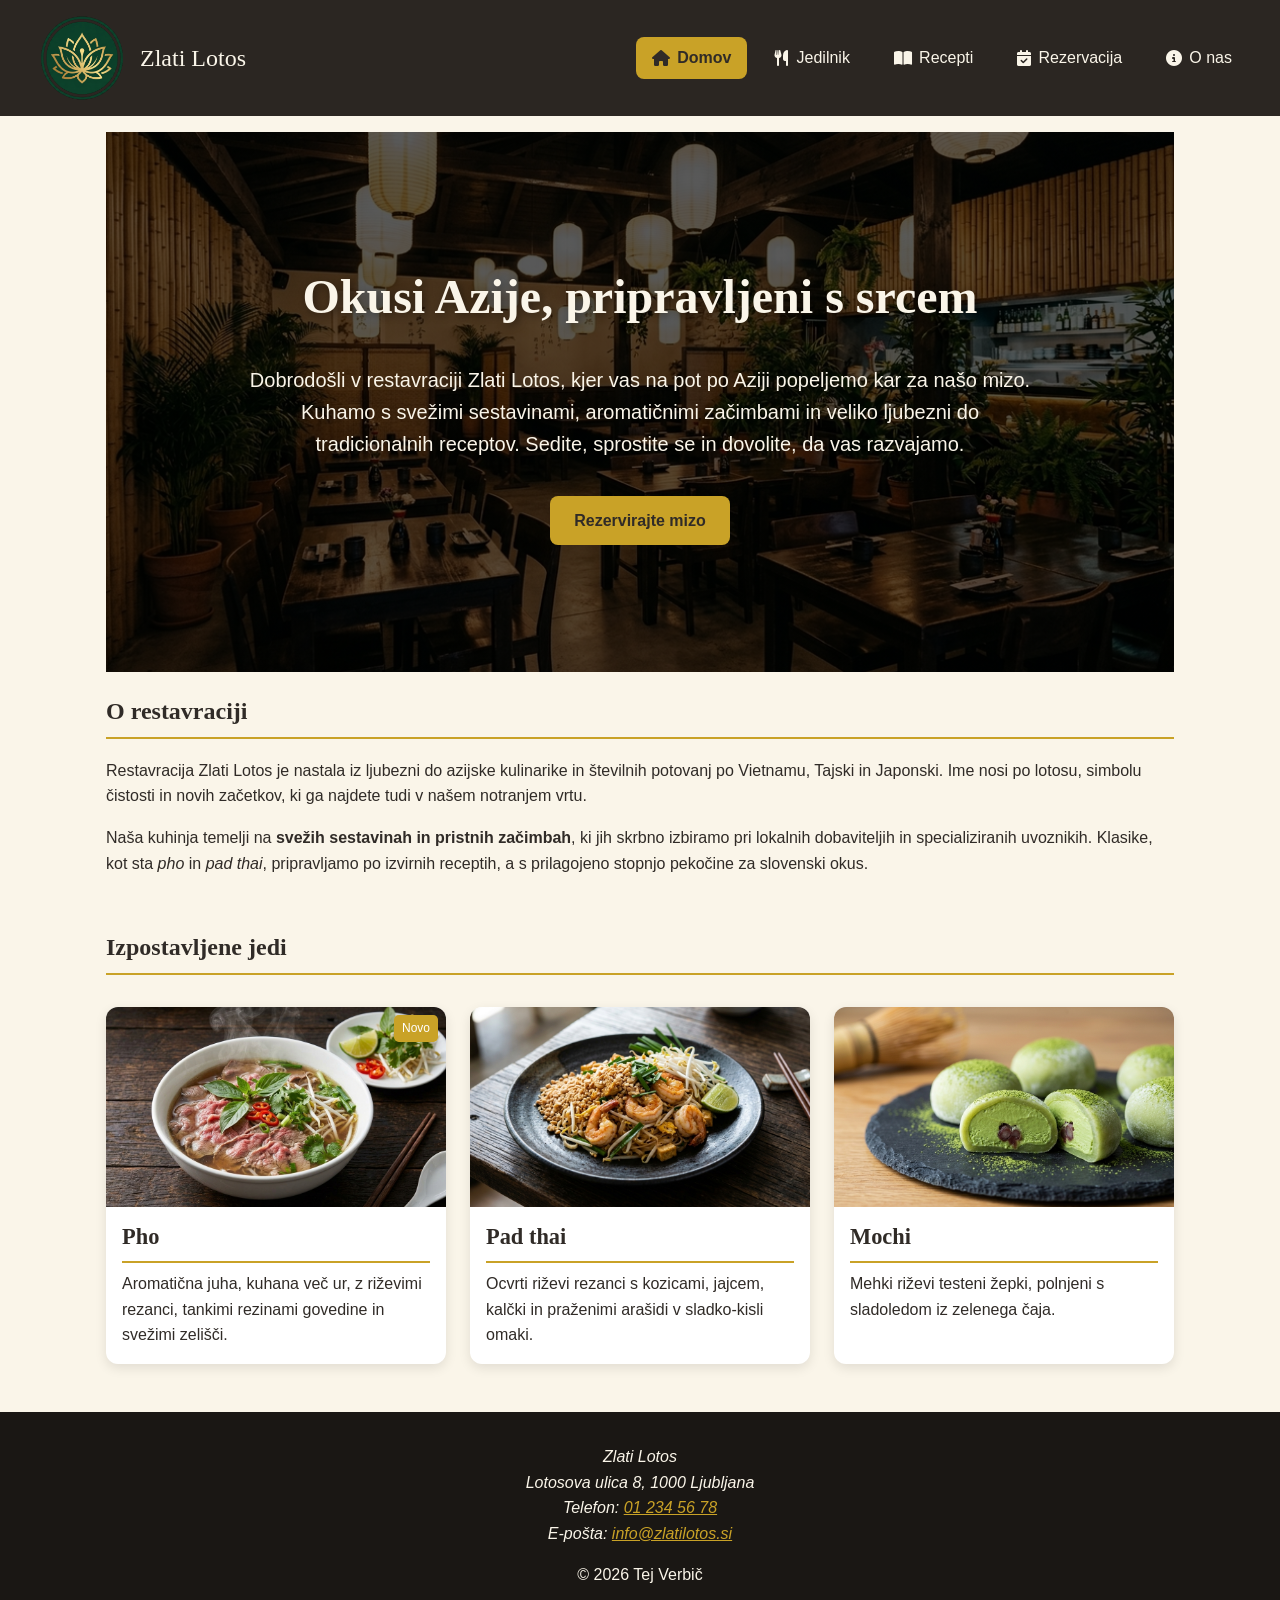
==== commit 0885b7e0: "hambugrer+ikone" ====
--- a/index.html
+++ b/index.html
@@ -16,13 +16,18 @@
             <span>Zlati Lotos</span>
         </a>
 
+        <input type="checkbox" id="menuToggle" class="menu-toggle" aria-label="Preklopi navigacijski meni">
+        <label for="menuToggle" id="menuButton" class="menu-button" aria-label="Meni">
+            <i class="fa-solid fa-bars"></i>
+        </label>
+
         <nav>
             <ul>
-                <li><a href="index.html" class="aktivno">Domov</a></li>
-                <li><a href="jedilnik.html">Jedilnik</a></li>
-                <li><a href="recepti.html">Recepti</a></li>
-                <li><a href="rezervacija.html">Rezervacija</a></li>
-                <li><a href="o-nas.html">O nas</a></li>
+                <li><a href="index.html" class="aktivno"><i class="fa-solid fa-house"></i> Domov</a></li>
+                <li><a href="jedilnik.html"><i class="fa-solid fa-utensils"></i> Jedilnik</a></li>
+                <li><a href="recepti.html"><i class="fa-solid fa-book-open"></i> Recepti</a></li>
+                <li><a href="rezervacija.html"><i class="fa-solid fa-calendar-check"></i> Rezervacija</a></li>
+                <li><a href="o-nas.html"><i class="fa-solid fa-circle-info"></i> O nas</a></li>
             </ul>
         </nav>
     </header>
--- a/css/style.css
+++ b/css/style.css
@@ -25,6 +25,7 @@
 html {
     scroll-behavior: smooth;
     scroll-padding-top: 6rem;
+    overflow-x: hidden;
 }
 
 body {
@@ -34,6 +35,17 @@
     line-height: 1.6;
     color: var(--barva-besedilo);
     background-color: var(--barva-ozadje);
+    overflow-x: hidden;
+}
+
+img,
+picture,
+video,
+canvas,
+svg,
+iframe {
+    max-width: 100%;
+    height: auto;
 }
 
 header {
@@ -66,12 +78,14 @@
 }
 
 header nav a {
-    display: block;
+    display: inline-flex; 
+    align-items: center;   
+    gap: 0.45rem;         
     padding: 0.5rem 1rem;
     border-radius: 0.5rem;
     color: var(--barva-besedilo-svetlo);
     text-decoration: none;
-    transition: background-color 0.2s, color 0.2s;
+    transition: background-color 0.3s, color 0.3s;
 }
 
 header nav a:hover {
@@ -100,6 +114,13 @@
 
 footer a {
     color: var(--barva-poudarek);
+}
+
+footer address i {
+    color: var(--barva-poudarek);
+    margin-right: 0.35rem;
+    width: 1.2rem;
+    text-align: center;
 }
 
 section.hero {
@@ -125,6 +146,7 @@
     font-size: 3rem;
     margin: 0 0 0.5rem;
     text-shadow: 2px 2px 8px rgba(0, 0, 0, 0.4);
+    animation: uvodniNaslov 1.2s ease-out forwards;
 }
 
 
@@ -166,6 +188,12 @@
     display: flex;
     flex-direction: column;
     height: 100%;
+    transition: transform 0.3s ease, box-shadow 0.3s ea
+}
+
+.izpostavljenejedi article:hover {
+    transform: translateY(-8px);
+    box-shadow: 0 12px 24px rgba(0, 0, 0, 0.18);
 }
 
 .izpostavljenejedi figure {
@@ -218,6 +246,19 @@
     overflow: hidden;
     box-shadow: 0 2px 8px rgba(0, 0, 0, 0.06);
 }
+
+.tabela-ovoj {
+    width: 100%;
+    overflow-x: auto;
+    -webkit-overflow-scrolling: touch;
+    margin: 1.5rem 0 2.5rem;
+}
+
+.tabela-ovoj table {
+    margin: 0;
+    min-width: 520px;
+}
+
 
 caption {
     display: none;
@@ -598,3 +639,213 @@
     margin-bottom: 1.2rem;
 }
 
+#menuToggle {
+    display: none;
+}
+
+#menuButton {
+    display: none;
+}
+
+@keyframes uvodniNaslov {
+    0% {
+        opacity: 0;
+        transform: translateY(40px);
+    }
+    100% {
+        opacity: 1;
+        transform: translateY(0);
+    }
+}
+
+@media (min-width: 1001px) {
+    .izpostavljenejedi {
+        grid-template-columns: repeat(3, 1fr);
+    }
+}
+
+/* TABLICA */
+@media (min-width: 600px) and (max-width: 1000px) {
+    header {
+        flex-wrap: wrap;
+        gap: 1rem;
+        padding: 0.75rem 1.5rem;
+    }
+
+    header nav {
+        flex: 1 1 auto;
+    }
+
+    header nav ul {
+        flex-wrap: wrap;
+        justify-content: flex-end;
+        gap: 0.5rem;
+    }
+
+    .izpostavljenejedi {
+        grid-template-columns: repeat(2, 1fr);
+    }
+
+    form label {
+        width: 160px;
+    }
+
+    form input[type="text"],
+    form input[type="email"],
+    form input[type="tel"],
+    form input[type="date"],
+    form input[type="time"],
+    form input[type="number"],
+    form select,
+    form textarea {
+        width: calc(100% - 175px);
+    }
+}
+
+/* TELEFON*/
+@media (max-width: 599.98px) {
+    header {
+        flex-wrap: wrap;
+        justify-content: space-between;
+        align-items: center;
+        padding: 0.6rem 1rem;
+    }
+
+    header .logo {
+        order: 1;
+        font-size: 1.25rem;
+    }
+
+    header .logo img {
+        width: 48px;
+        height: 48px;
+    }
+
+    #menuButton {
+        display: inline-flex;
+        order: 2;
+        align-items: center;
+        justify-content: center;
+        cursor: pointer;
+        color: var(--barva-besedilo-svetlo);
+        background: transparent;
+        border: 1px solid rgba(255, 255, 255, 0.25);
+        border-radius: 0.375rem;
+        padding: 0.45rem 0.75rem;
+        font-size: 1.35rem;
+        transition: background-color 0.3s ease, color 0.3s ease;
+    }
+
+    #menuButton:hover {
+        background-color: var(--barva-primarna-svetla);
+        color: var(--barva-poudarek);
+    }
+
+    header nav {
+        display: none;
+        order: 3;
+        width: 100%;
+        margin-top: 0.6rem;
+        padding-top: 0.6rem;
+        border-top: 1px solid rgba(255, 255, 255, 0.15);
+    }
+
+    #menuToggle:checked ~ nav {
+        display: block;
+    }
+
+    header nav ul {
+        flex-direction: column;
+        width: 100%;
+        gap: 0.4rem;
+        padding: 0;
+    }
+
+    header nav li {
+        width: 100%;
+    }
+
+    header nav a {
+        display: flex;
+        width: 100%;
+        padding: 0.65rem 0.85rem;
+        box-sizing: border-box;
+    }
+
+    h1,
+    section.hero h1 {
+        font-size: 2rem;
+    }
+
+    section.hero {
+        padding: 3rem 1rem;
+        min-height: 50vh;
+    }
+
+    .izpostavljenejedi {
+        grid-template-columns: 1fr;
+        gap: 1.25rem;
+    }
+
+    form fieldset {
+        padding: 1.25rem 0.85rem;
+    }
+
+    form label {
+        display: block;
+        width: 100%;
+        margin-bottom: 0.35rem;
+    }
+
+    input[type="radio"] + label,
+    input[type="checkbox"] + label {
+        display: inline;
+        width: auto;
+        margin-left: 0.3rem;
+        margin-right: 0.8rem;
+        margin-bottom: 0.5rem;
+    }
+
+    form input[type="text"],
+    form input[type="email"],
+    form input[type="tel"],
+    form input[type="date"],
+    form input[type="time"],
+    form input[type="number"],
+    form select,
+    form textarea {
+        display: block;
+        width: 100%;
+        max-width: 100%;
+        margin-bottom: 1rem;
+    }
+
+    form #submit,
+    form #reset {
+        display: block;
+        width: 100%;
+        margin-right: 0;
+        margin-bottom: 0.75rem;
+    }
+
+    .recept-vrsta,
+    .zgodba-vrsta {
+        grid-template-columns: 1fr;
+        gap: 1.25rem;
+    }
+
+    main#vrh article {
+        padding: 1.25rem 1rem;
+    }
+}
+
+@media (prefers-reduced-motion: reduce) {
+    *,
+    *::before,
+    *::after {
+        animation-duration: 0.01ms !important;
+        animation-iteration-count: 1 !important;
+        transition-duration: 0.01ms !important;
+        scroll-behavior: auto !important;
+    }
+}
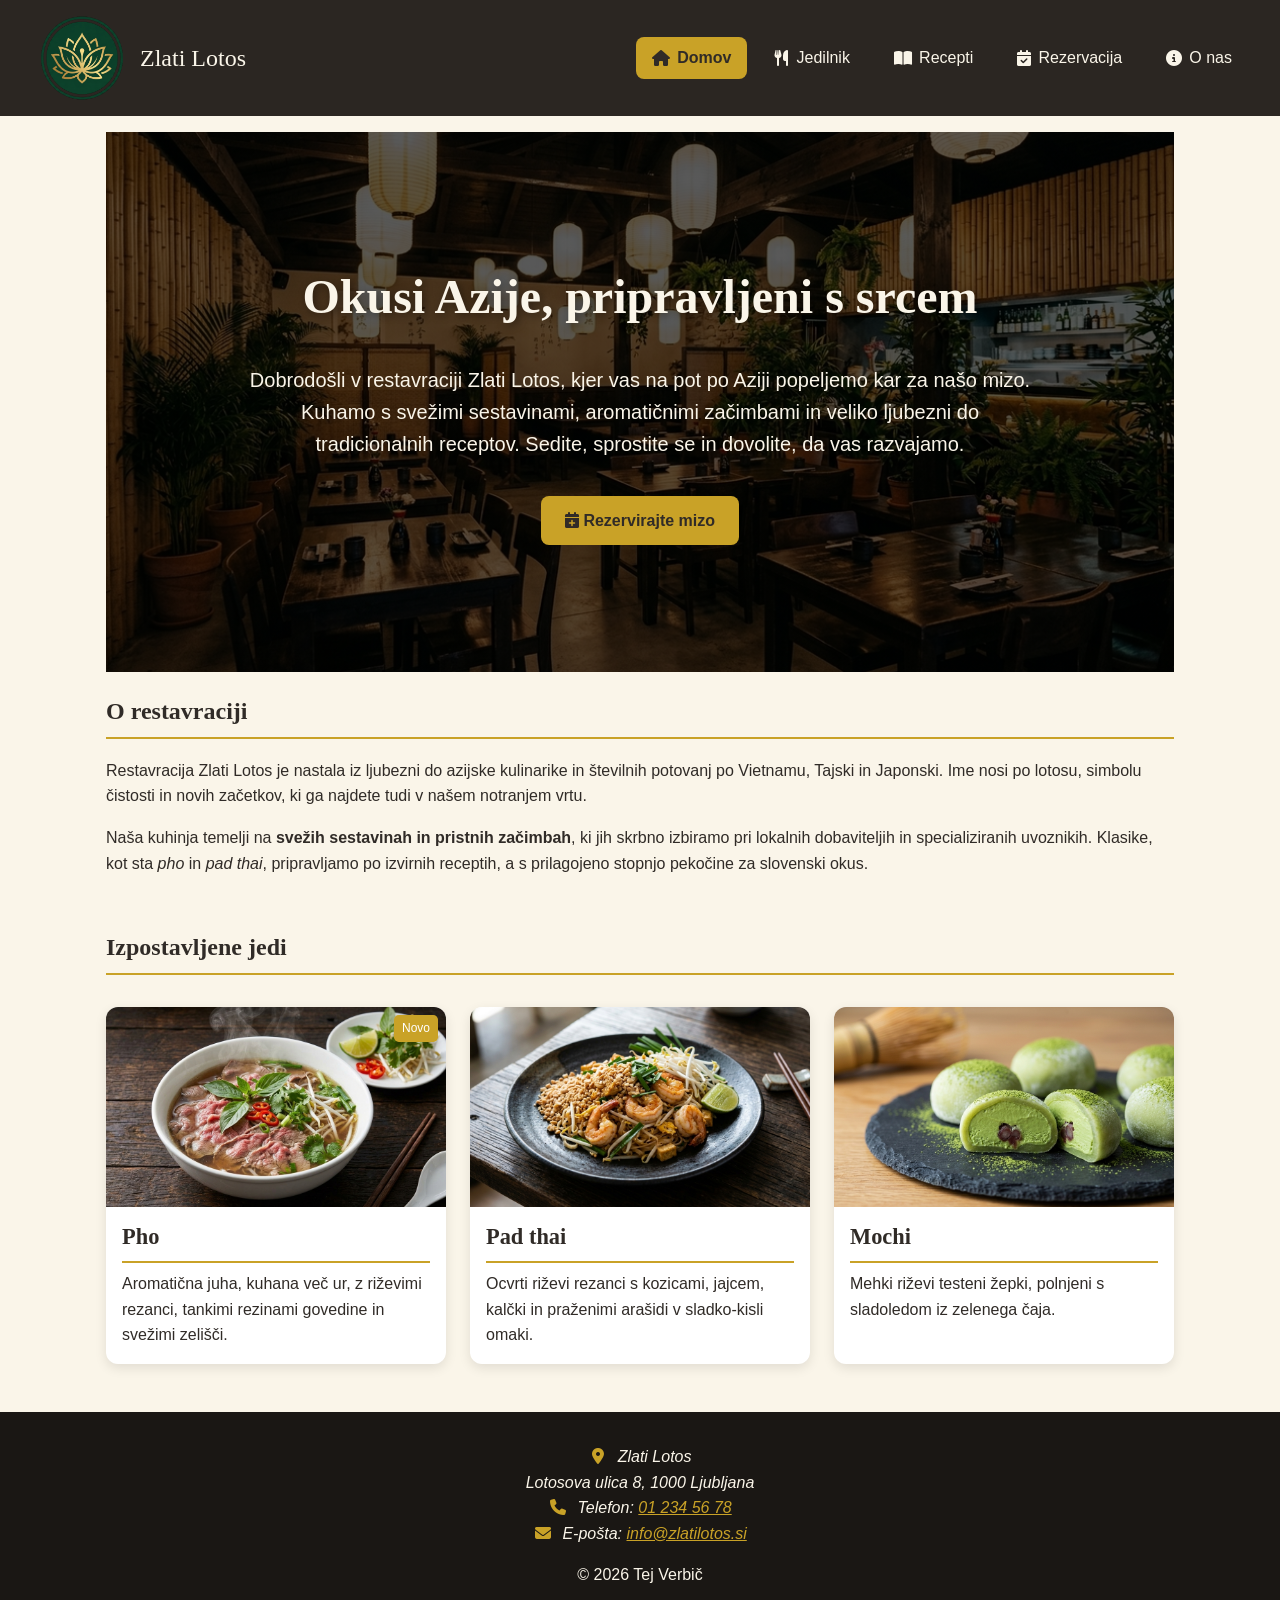
==== commit 13b309ac: "footer ikone" ====
--- a/index.html
+++ b/index.html
@@ -38,7 +38,7 @@
             <p>Dobrodošli v restavraciji Zlati Lotos, kjer vas na pot po Aziji popeljemo kar za našo mizo. Kuhamo s
                 svežimi sestavinami, aromatičnimi začimbami in veliko ljubezni do tradicionalnih receptov. Sedite,
                 sprostite se in dovolite, da vas razvajamo.</p>
-            <a href="rezervacija.html" class="button">Rezervirajte mizo</a>
+            <a href="rezervacija.html" class="button"><i class="fa-solid fa-calendar-plus"></i> Rezervirajte mizo</a>
         </section>
 
         <section>
@@ -87,13 +87,14 @@
 
     <footer>
         <address>
-            Zlati Lotos<br>
+            <i class="fa-solid fa-location-dot"></i> Zlati Lotos<br>
             Lotosova ulica 8, 1000 Ljubljana<br>
-            Telefon: <a href="tel:+38612345678">01 234 56 78</a><br>
-            E-pošta: <a href="mailto:info@zlatilotos.si">info@zlatilotos.si</a>
+            <i class="fa-solid fa-phone"></i> Telefon: <a href="tel:+38612345678">01 234 56 78</a><br>
+            <i class="fa-solid fa-envelope"></i> E-pošta: <a href="mailto:info@zlatilotos.si">info@zlatilotos.si</a>
         </address>
         <p>&copy; 2026 Tej Verbič</p>
     </footer>
+
 </body>
 
 </html>
--- a/css/style.css
+++ b/css/style.css
@@ -188,7 +188,7 @@
     display: flex;
     flex-direction: column;
     height: 100%;
-    transition: transform 0.3s ease, box-shadow 0.3s ea
+    transition: transform 0.3s ease, box-shadow 0.3s ease;
 }
 
 .izpostavljenejedi article:hover {
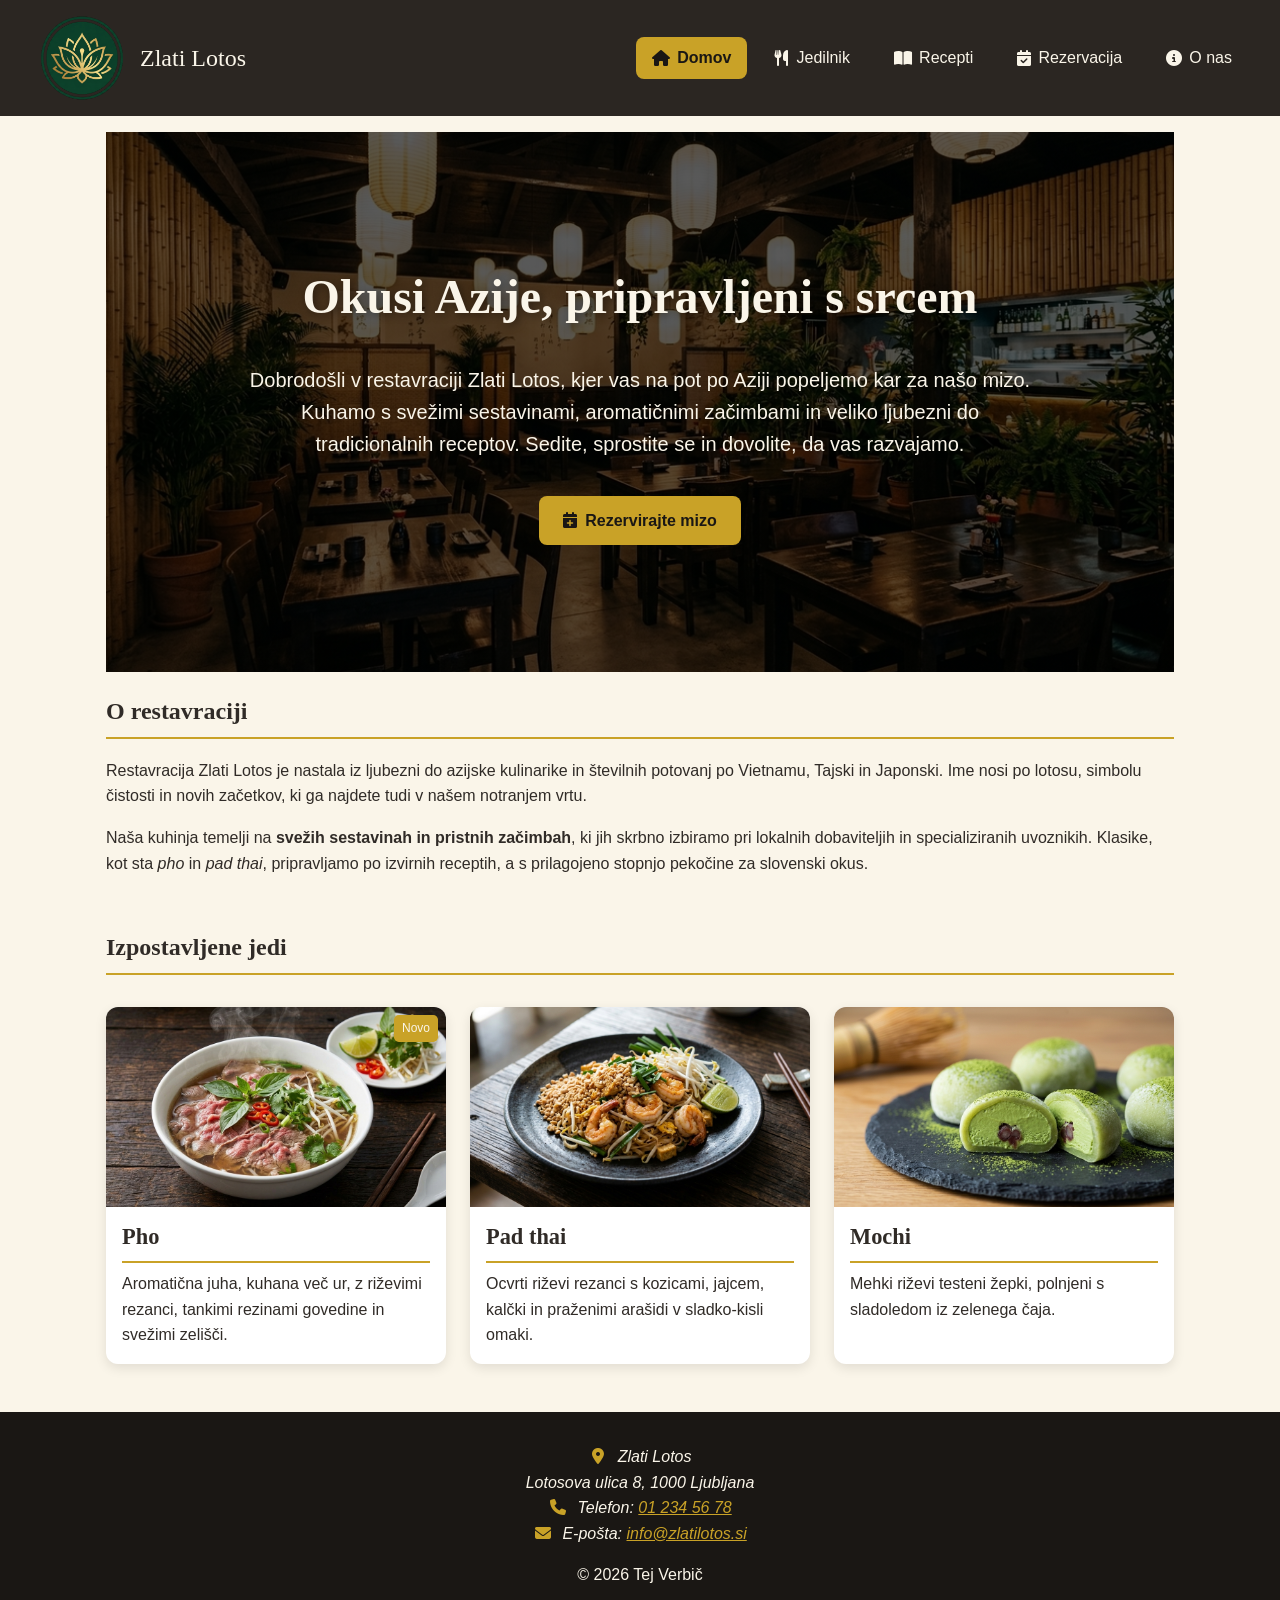
==== commit 78207f71: "css + html popravki" ====
--- a/index.html
+++ b/index.html
@@ -17,8 +17,8 @@
         </a>
 
         <input type="checkbox" id="menuToggle" class="menu-toggle" aria-label="Preklopi navigacijski meni">
-        <label for="menuToggle" id="menuButton" class="menu-button" aria-label="Meni">
-            <i class="fa-solid fa-bars"></i>
+        <label for="menuToggle" id="menuButton" class="menu-button">
+            <i class="fa-solid fa-bars" aria-hidden="true"></i>
         </label>
 
         <nav>
--- a/css/style.css
+++ b/css/style.css
@@ -25,7 +25,6 @@
 html {
     scroll-behavior: smooth;
     scroll-padding-top: 6rem;
-    overflow-x: hidden;
 }
 
 body {
@@ -35,7 +34,6 @@
     line-height: 1.6;
     color: var(--barva-besedilo);
     background-color: var(--barva-ozadje);
-    overflow-x: hidden;
 }
 
 img,
@@ -94,7 +92,7 @@
 
 header nav a.aktivno {
     background-color: var(--barva-poudarek);
-    color: var(--barva-besedilo);
+    color: var(--barva-temna);
     font-weight: 700;
 }
 
@@ -157,19 +155,22 @@
 }
 
 a.button {
-    display: inline-block;
+    display: inline-flex;
+    align-items: center;
+    gap: 0.5rem;
     margin-top: 1rem;
     padding: 0.75rem 1.5rem;
     background-color: var(--barva-poudarek);
-    color: var(--barva-besedilo);
+    color: var(--barva-temna);
     border-radius: 0.5rem;
     text-decoration: none;
     font-weight: 600;
-    transition: background-color 0.2s;
+    transition: background-color 0.3s ease, color 0.3s ease;
 }
 
 a.button:hover {
     background-color: var(--barva-poudarek-temna);
+    color: var(--barva-besedilo-svetlo);
 }
 
 .izpostavljenejedi {
@@ -231,7 +232,7 @@
     top: 0.5rem;
     right: 0.5rem;
     background: var(--barva-poudarek);
-    color: #fff;
+    color: var(--barva-ozadje);
     padding: 0.25rem 0.5rem;
     font-size: 0.75rem;
     border-radius: 0.3rem;
@@ -382,7 +383,7 @@
 
 form #submit {
     background-color: var(--barva-poudarek);
-    color: var(--barva-besedilo);
+    color: var(--barva-temna);
     border: 1px solid var(--barva-poudarek);
 }
 
@@ -391,13 +392,13 @@
 }
 
 form #reset {
-    background-color: var(--barva-besedilo-svetlo);
+    background-color: var(--barva-povrsina);
     border: 1px solid var(--barva-obroba);
     color: var(--barva-besedilo);
 }
 
 form #reset:hover {
-    background-color: var(--barva-obroba);
+    background-color: var(--barva-vrstica);
 }
 
 input[type="radio"],
@@ -495,7 +496,7 @@
 
 .recept-slika figcaption {
     font-size: 0.85rem;
-    color: #777;
+    color: var(--primarna-svetla);
     margin-top: 0.4rem;
     font-style: italic;
 }
@@ -586,16 +587,29 @@
 
 #o-nas-hero figcaption {
     font-size: 0.85rem;
-    color: #777;
+    color: var(--primarna-svetla);
     margin-top: 0.4rem;
     font-style: italic;
     text-align: center;
 }
 
+#delovni-cas .tabela-ovoj table,
 #delovni-cas table {
+    min-width: unset;
+    width: 100%;
     max-width: 500px;
     margin: 1.5rem 0 0.75rem 0;
 }
+
+main a {
+    color: var(--barva-poudarek);
+    transition: color 0.3s ease;
+}
+
+main a:hover {
+    color: var(--barva-poudarek-temna);
+}
+
 
 #delovni-cas table tbody th {
     text-align: left;
@@ -646,6 +660,98 @@
 #menuButton {
     display: none;
 }
+
+.filtri-kategorij {
+    display: flex;
+    flex-wrap: wrap;
+    gap: 0.75rem;
+    margin: 1.5rem 0 2rem 0;
+}
+
+.gumb-filter {
+    display: inline-flex;
+    align-items: center;
+    justify-content: center;
+    padding: 0.5rem 1.4rem;
+    background-color: var(--barva-povrsina);
+    color: var(--barva-besedilo);
+    border: 1px solid var(--barva-obroba);
+    border-radius: 2rem;
+    font-family: inherit;
+    font-size: 0.95rem;
+    font-weight: 600;
+    cursor: pointer;
+    transition: background-color 0.2s ease, border-color 0.2s ease, color 0.2s ease;
+}
+
+.gumb-filter:hover {
+    background-color: var(--barva-poudarek);
+    border-color: var(--barva-poudarek);
+    color: var(--barva-temna);
+}
+
+.gumb-filter.aktivno {
+    background-color: var(--barva-poudarek);
+    border-color: var(--barva-poudarek);
+    color: var(--barva-temna);
+    font-weight: 700;
+}
+
+.gumb-filter:focus-visible {
+    outline: 2px solid var(--barva-poudarek);
+    outline-offset: 2px;
+}
+
+.napaka {
+    border: 2px solid var(--barva-zaprto);
+    outline-color: var(--barva-zaprto);
+}
+
+.sporocilo-napaka {
+    display: block;
+    color: var(--barva-zaprto);
+    font-size: 0.9rem;
+    margin: 0.25rem 0 0.75rem;
+}
+
+label.napaka {
+    color: var(--barva-zaprto);
+}
+
+.cas {
+    display: flex;
+    flex-wrap: wrap;
+    align-items: center;
+    gap: 0.4rem;
+    font-size: 0.95rem;
+}
+
+.cas i {
+    color: var(--barva-poudarek);
+}
+
+.cas label {
+    margin: 0;
+}
+
+.porcije {
+    width: 3.5rem;
+    padding: 0.3rem 0.5rem;
+    font-size: 0.95rem;
+    font-weight: bold;
+    color: var(--barva-besedilo-svetlo);
+    background-color: var(--barva-poudarek);
+    border: 2px solid var(--barva-poudarek);
+    border-radius: 6px;
+}
+
+.porcije:focus {
+    outline: none;
+    border-color: var(--barva-poudarek-temna);
+    box-shadow: 0 0 0 2px var(--barva-poudarek-temna);
+}
+
+/* Animacije */
 
 @keyframes uvodniNaslov {
     0% {
@@ -837,9 +943,38 @@
     main#vrh article {
         padding: 1.25rem 1rem;
     }
+
+        html {
+        scroll-padding-top: 5rem;
+    }
+
+    .recept-vrsta,
+    .zgodba-vrsta {
+        grid-template-columns: 1fr;
+        gap: 1.25rem;
+    }
+
+    main#vrh article {
+        padding: 1.25rem 1rem;
+    }
+
+        .filtri-kategorij {
+        gap: 0.5rem;
+        margin: 1rem 0 1.5rem 0;
+    }
+
+    .gumb-filter {
+        padding: 0.45rem 1rem;
+        font-size: 0.9rem;
+    }
 }
 
 @media (prefers-reduced-motion: reduce) {
+
+    html {
+        scroll-behavior: auto !important;
+    }
+
     *,
     *::before,
     *::after {
@@ -849,3 +984,42 @@
         scroll-behavior: auto !important;
     }
 }
+
+@media (prefers-color-scheme: dark) {
+    :root {
+        --barva-primarna: #1e1a17;
+        --barva-primarna-svetla: #352f2a;
+        --barva-poudarek: #d4af37;
+        --barva-poudarek-temna: #b59226;
+        --barva-ozadje: #141210;
+        --barva-povrsina: #211d19;
+        --barva-besedilo: #e8e0d5;
+        --barva-besedilo-svetlo: #f7f2ea;
+        --barva-temna: #0c0b0a;
+        --barva-obroba: #3d352e;
+        --barva-vrstica: #29241f;
+        --barva-zaprto: #ff7b72;
+        --barva-zaprto-ozadje: #451b1b;
+    }
+}
+
+@media (prefers-reduced-motion: reduce) {
+    html {
+        scroll-behavior: auto !important;
+    }
+
+    *,
+    *::before,
+    *::after {
+        animation: none !important;
+        animation-duration: 0.01ms !important;
+        animation-iteration-count: 1 !important;
+        transition: none !important;
+        transition-duration: 0.01ms !important;
+        scroll-behavior: auto !important;
+    }
+
+    .izpostavljenejedi article:hover {
+        transform: none !important;
+    }
+}
